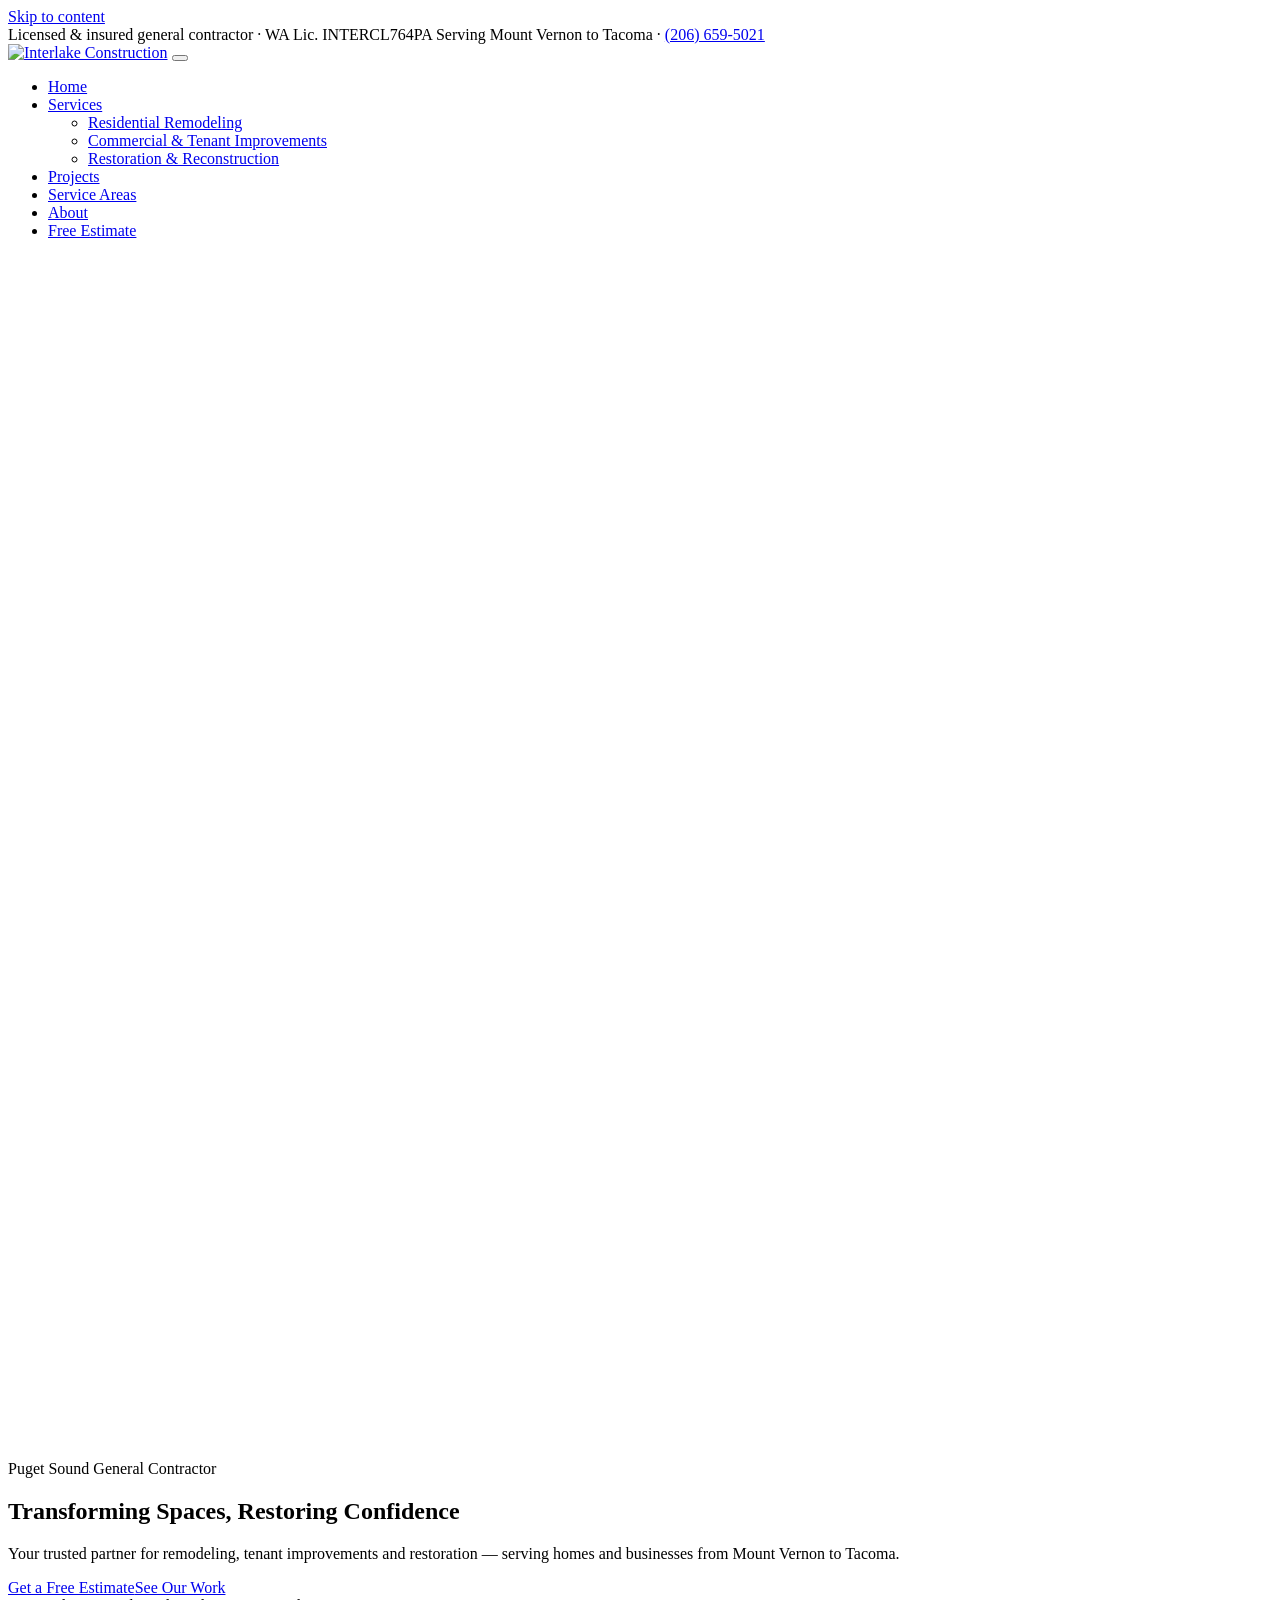
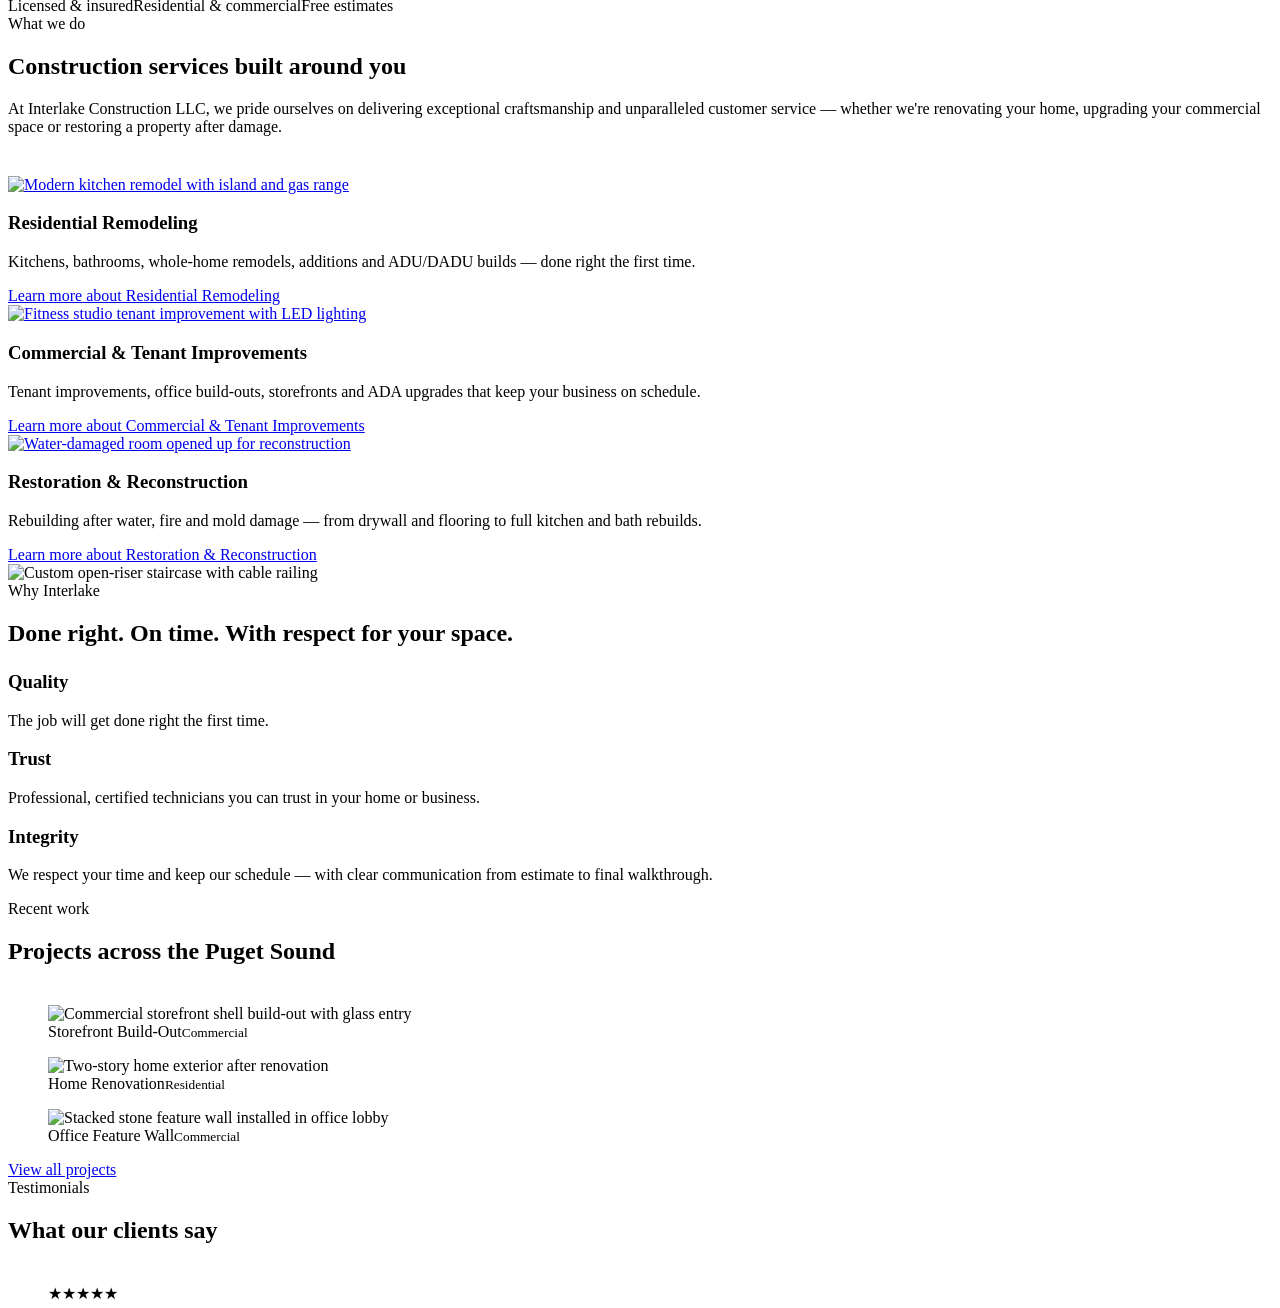
==== docs/index.html @ 66a6d722 "Add files via upload" ====
<!DOCTYPE html>
<html lang="en">
<head>
<meta charset="utf-8">
<meta name="viewport" content="width=device-width,initial-scale=1">
<title>Interlake Construction | Remodeling & Restoration Contractor, Seattle WA</title>
<meta name="description" content="Seattle general contractor for home remodeling, commercial tenant improvements and water/fire damage reconstruction. Serving Mount Vernon to Tacoma. Free estimates: (206) 659-5021.">
<meta name="robots" content="index,follow,max-image-preview:large">
<link rel="canonical" href="https://www.interlakenw.com/">
<meta property="og:type" content="website"><meta property="og:site_name" content="Interlake Construction LLC">
<meta property="og:title" content="Interlake Construction | Remodeling & Restoration Contractor, Seattle WA"><meta property="og:description" content="Seattle general contractor for home remodeling, commercial tenant improvements and water/fire damage reconstruction. Serving Mount Vernon to Tacoma. Free estimates: (206) 659-5021.">
<meta property="og:url" content="https://www.interlakenw.com/"><meta property="og:image" content="https://www.interlakenw.com/img/og-image.jpg">
<meta name="twitter:card" content="summary_large_image">
<meta name="theme-color" content="#d7181f">
<link rel="icon" href="img/icon-32.png" sizes="32x32"><link rel="apple-touch-icon" href="img/icon-180.png">
<link rel="manifest" href="site.webmanifest">
<link rel="preconnect" href="https://fonts.googleapis.com"><link rel="preconnect" href="https://fonts.gstatic.com" crossorigin>
<link href="https://fonts.googleapis.com/css2?family=Archivo:wght@700;800&display=swap" rel="stylesheet">
<link rel="stylesheet" href="css/styles.css">
<script type="application/ld+json">{"@context":"https://schema.org","@type":"GeneralContractor","@id":"https://www.interlakenw.com/#business","name":"Interlake Construction LLC","url":"https://www.interlakenw.com/","telephone":"+12066595021","email":"office@interlakenw.com","logo":"https://www.interlakenw.com/img/logo.png","image":"https://www.interlakenw.com/img/og-image.jpg","address":{"@type":"PostalAddress","streetAddress":"4616 25th Ave NE #51","addressLocality":"Seattle","addressRegion":"WA","postalCode":"98105","addressCountry":"US"},"geo":{"@type":"GeoCoordinates","latitude":47.6625,"longitude":-122.2995},"areaServed":[{"@type":"City","name":"Mount Vernon, WA"},{"@type":"City","name":"Burlington, WA"},{"@type":"City","name":"Stanwood, WA"},{"@type":"City","name":"Arlington, WA"},{"@type":"City","name":"Marysville, WA"},{"@type":"City","name":"Lake Stevens, WA"},{"@type":"City","name":"Everett, WA"},{"@type":"City","name":"Mukilteo, WA"},{"@type":"City","name":"Mill Creek, WA"},{"@type":"City","name":"Lynnwood, WA"},{"@type":"City","name":"Edmonds, WA"},{"@type":"City","name":"Bothell, WA"},{"@type":"City","name":"Seattle, WA"},{"@type":"City","name":"Shoreline, WA"},{"@type":"City","name":"Lake Forest Park, WA"},{"@type":"City","name":"Kenmore, WA"},{"@type":"City","name":"Woodinville, WA"},{"@type":"City","name":"Mercer Island, WA"},{"@type":"City","name":"Bellevue, WA"},{"@type":"City","name":"Redmond, WA"},{"@type":"City","name":"Kirkland, WA"},{"@type":"City","name":"Issaquah, WA"},{"@type":"City","name":"Sammamish, WA"},{"@type":"City","name":"Newcastle, WA"},{"@type":"City","name":"Renton, WA"},{"@type":"City","name":"Tukwila, WA"},{"@type":"City","name":"Burien, WA"},{"@type":"City","name":"SeaTac, WA"},{"@type":"City","name":"Des Moines, WA"},{"@type":"City","name":"Kent, WA"},{"@type":"City","name":"Auburn, WA"},{"@type":"City","name":"Federal Way, WA"},{"@type":"City","name":"Puyallup, WA"},{"@type":"City","name":"Fife, WA"},{"@type":"City","name":"University Place, WA"},{"@type":"City","name":"Tacoma, WA"}],"priceRange":"$$","hasOfferCatalog":{"@type":"OfferCatalog","name":"Construction services","itemListElement":[{"@type":"Offer","itemOffered":{"@type":"Service","name":"Kitchen remodeling"}},{"@type":"Offer","itemOffered":{"@type":"Service","name":"Bathroom remodeling"}},{"@type":"Offer","itemOffered":{"@type":"Service","name":"Whole-home remodels"}},{"@type":"Offer","itemOffered":{"@type":"Service","name":"ADU / DADU construction"}},{"@type":"Offer","itemOffered":{"@type":"Service","name":"Commercial tenant improvements"}},{"@type":"Offer","itemOffered":{"@type":"Service","name":"Office build-outs"}},{"@type":"Offer","itemOffered":{"@type":"Service","name":"Water damage reconstruction"}},{"@type":"Offer","itemOffered":{"@type":"Service","name":"Fire damage reconstruction"}},{"@type":"Offer","itemOffered":{"@type":"Service","name":"Mold damage repair"}}]},"identifier":{"@type":"PropertyValue","name":"WA Contractor License","value":"INTERCL764PA"}}</script>
</head>
<body>
<a class="skip-link" href="#main">Skip to content</a>
<div class="topbar"><div class="container">
  <span class="hide-sm">Licensed &amp; insured general contractor · WA Lic. INTERCL764PA</span>
  <span>Serving Mount Vernon to Tacoma · <a href="tel:+12066595021">(206) 659-5021</a></span>
</div></div>
<header class="site-header"><div class="container">
  <a class="brand" href="index.html" aria-label="Interlake Construction home"><img src="img/logo.webp" alt="Interlake Construction" width="480" height="377"></a>
  <button class="nav-toggle" aria-expanded="false" aria-controls="nav" aria-label="Menu"><span></span><span></span><span></span></button>
  <nav class="nav" id="nav" aria-label="Main"><ul><li><a href="index.html" aria-current="page">Home</a></li><li class="has-sub"><a href="services.html">Services</a><ul><li><a href="residential.html">Residential Remodeling</a></li><li><a href="commercial.html">Commercial & Tenant Improvements</a></li><li><a href="restoration.html">Restoration & Reconstruction</a></li></ul></li><li><a href="projects.html">Projects</a></li><li><a href="service-areas.html">Service Areas</a></li><li><a href="about.html">About</a></li><li><a class="btn btn--primary" href="contact.html">Free Estimate</a></li></ul></nav>
</div></header>
<main id="main">
<section class="hero"><picture><img src="img/kitchen-remodel-1600.webp" srcset="img/kitchen-remodel-800.webp 800w, img/kitchen-remodel-1600.webp 1600w" sizes="100vw" alt="Finished open-concept kitchen remodel by Interlake Construction" width="1600" height="1200" fetchpriority="high"></picture>
<div class="container">
  <span class="eyebrow">Puget Sound General Contractor</span>
  <h1>Transforming Spaces, Restoring Confidence</h1>
  <p>Your trusted partner for remodeling, tenant improvements and restoration — serving homes and businesses from Mount Vernon to Tacoma.</p>
  <div class="btn-row"><a class="btn btn--primary" href="contact.html">Get a Free Estimate</a><a class="btn btn--ghost" href="projects.html">See Our Work</a></div>
  <div class="hero-badges"><span>Licensed &amp; insured</span><span>Residential &amp; commercial</span><span>Free estimates</span></div>
</div></section>

<section class="section"><div class="container">
<div class="center"><span class="eyebrow">What we do</span><h2>Construction services built around you</h2>
<p class="lead">At Interlake Construction LLC, we pride ourselves on delivering exceptional craftsmanship and unparalleled customer service — whether we're renovating your home, upgrading your commercial space or restoring a property after damage.</p></div>
<div class="grid grid-3" style="margin-top:2.5rem"><article class="card reveal"><a href="residential.html" tabindex="-1" aria-hidden="true"><img src="img/kitchen-remodel-1600.webp" srcset="img/kitchen-remodel-800.webp 800w, img/kitchen-remodel-1600.webp 1600w" sizes="(max-width:900px) 100vw, 33vw" alt="Modern kitchen remodel with island and gas range" width="800" height="600" loading="lazy" decoding="async"></a><div class="card-body"><h3><a href="residential.html" style="color:inherit;text-decoration:none">Residential Remodeling</a></h3><p>Kitchens, bathrooms, whole-home remodels, additions and ADU/DADU builds — done right the first time.</p><a class="card-link" href="residential.html">Learn more<span class="hidden"> about Residential Remodeling</span></a></div></article><article class="card reveal"><a href="commercial.html" tabindex="-1" aria-hidden="true"><img src="img/fitness-studio-tenant-improvement-1600.webp" srcset="img/fitness-studio-tenant-improvement-800.webp 800w, img/fitness-studio-tenant-improvement-1600.webp 1600w" sizes="(max-width:900px) 100vw, 33vw" alt="Fitness studio tenant improvement with LED lighting" width="800" height="600" loading="lazy" decoding="async"></a><div class="card-body"><h3><a href="commercial.html" style="color:inherit;text-decoration:none">Commercial & Tenant Improvements</a></h3><p>Tenant improvements, office build-outs, storefronts and ADA upgrades that keep your business on schedule.</p><a class="card-link" href="commercial.html">Learn more<span class="hidden"> about Commercial & Tenant Improvements</span></a></div></article><article class="card reveal"><a href="restoration.html" tabindex="-1" aria-hidden="true"><img src="img/water-damage-demolition-1600.webp" srcset="img/water-damage-demolition-800.webp 800w, img/water-damage-demolition-1600.webp 1600w" sizes="(max-width:900px) 100vw, 33vw" alt="Water-damaged room opened up for reconstruction" width="800" height="600" loading="lazy" decoding="async"></a><div class="card-body"><h3><a href="restoration.html" style="color:inherit;text-decoration:none">Restoration & Reconstruction</a></h3><p>Rebuilding after water, fire and mold damage — from drywall and flooring to full kitchen and bath rebuilds.</p><a class="card-link" href="restoration.html">Learn more<span class="hidden"> about Restoration & Reconstruction</span></a></div></article></div>
</div></section>

<section class="section section--dark"><div class="container grid grid-2">
<div><img src="img/modern-staircase-1600.webp" srcset="img/modern-staircase-800.webp 800w, img/modern-staircase-1600.webp 1600w" sizes="(max-width:900px) 100vw, 50vw" alt="Custom open-riser staircase with cable railing" width="1600" height="1200" loading="lazy" decoding="async" class="rounded-img"></div>
<div><span class="eyebrow">Why Interlake</span><h2>Done right. On time. With respect for your space.</h2>
<div class="grid" style="gap:1rem;margin-top:1.5rem">
<div><h3>Quality</h3><p>The job will get done right the first time.</p></div>
<div><h3>Trust</h3><p>Professional, certified technicians you can trust in your home or business.</p></div>
<div><h3>Integrity</h3><p>We respect your time and keep our schedule — with clear communication from estimate to final walkthrough.</p></div>
</div></div></div></section>

<section class="section"><div class="container">
<div class="center"><span class="eyebrow">Recent work</span><h2>Projects across the Puget Sound</h2></div>
<div class="gallery" style="margin-top:2.5rem">
<figure class="reveal"><img src="img/commercial-storefront-buildout-1600.webp" srcset="img/commercial-storefront-buildout-800.webp 800w, img/commercial-storefront-buildout-1600.webp 1600w" sizes="(max-width:600px) 100vw, 33vw" alt="Commercial storefront shell build-out with glass entry" width="800" height="600" loading="lazy" decoding="async"><figcaption>Storefront Build-Out<small>Commercial</small></figcaption></figure>
<figure class="reveal"><img src="img/home-addition-exterior-1600.webp" srcset="img/home-addition-exterior-800.webp 800w, img/home-addition-exterior-1600.webp 1600w" sizes="(max-width:600px) 100vw, 33vw" alt="Two-story home exterior after renovation" width="800" height="600" loading="lazy" decoding="async"><figcaption>Home Renovation<small>Residential</small></figcaption></figure>
<figure class="reveal"><img src="img/office-stone-feature-wall-1600.webp" srcset="img/office-stone-feature-wall-800.webp 800w, img/office-stone-feature-wall-1600.webp 1600w" sizes="(max-width:600px) 100vw, 33vw" alt="Stacked stone feature wall installed in office lobby" width="800" height="600" loading="lazy" decoding="async"><figcaption>Office Feature Wall<small>Commercial</small></figcaption></figure>
</div>
<div class="center"><a class="btn btn--outline" href="projects.html" style="margin-top:2rem">View all projects</a></div>
</div></section>

<section class="section section--alt"><div class="container">
<div class="center"><span class="eyebrow">Testimonials</span><h2>What our clients say</h2></div>
<div class="grid grid-3" style="grid-template-columns:repeat(auto-fit,minmax(250px,1fr));margin-top:2.5rem"><figure class="quote reveal"><div class="stars" aria-label="5 out of 5 stars">★★★★★</div><blockquote>“I was impressed by the clear communication and timeliness throughout the project.”</blockquote><figcaption>Michael Jameson<span>Burien, WA</span></figcaption></figure><figure class="quote reveal"><div class="stars" aria-label="5 out of 5 stars">★★★★★</div><blockquote>“I couldn't be happier with the quality of work and their commitment to getting everything just right. Highly recommended!”</blockquote><figcaption>Jessica Harlow<span>Redmond, WA</span></figcaption></figure><figure class="quote reveal"><div class="stars" aria-label="5 out of 5 stars">★★★★★</div><blockquote>“Interlake Construction made the entire process stress-free, and the results were beyond our expectations.”</blockquote><figcaption>Sarah Mitchell<span>SeaTac, WA</span></figcaption></figure><figure class="quote reveal"><div class="stars" aria-label="5 out of 5 stars">★★★★★</div><blockquote>“The team was courteous, efficient, and incredibly skilled. They transformed my space and made it a dream come true.”</blockquote><figcaption>David Walters<span>Renton, WA</span></figcaption></figure></div></div></section>

<section class="section"><div class="container grid grid-2">
<div><span class="eyebrow">Service area</span><h2>From Mount Vernon to Tacoma</h2>
<p class="lead">Based in Seattle, we work throughout Skagit, Snohomish, King and Pierce counties — including Everett, Lynnwood, Bellevue, Redmond, Renton, Kent and Tacoma.</p>
<a class="btn btn--outline" href="service-areas.html">See all service areas</a></div>
<div><img src="img/multifamily-framing-1600.webp" srcset="img/multifamily-framing-800.webp 800w, img/multifamily-framing-1600.webp 1600w" sizes="(max-width:900px) 100vw, 50vw" alt="Multifamily building framing and sheathing in progress" width="1200" height="1600" loading="lazy" decoding="async" class="rounded-img"></div>
</div></section>
</main>
<section class="cta-band"><div class="container">
  <div><h2>Ready to start your project?</h2><p>Free, no-pressure estimates anywhere from Mount Vernon to Tacoma.</p></div>
  <div class="btn-row" style="margin:0"><a class="btn btn--white" href="contact.html">Get a Free Estimate</a><a class="btn btn--ghost" href="tel:+12066595021">Call (206) 659-5021</a></div>
</div></section>
<footer class="site-footer"><div class="container">
  <div class="footer-grid">
    <div><a class="footer-logo" href="index.html"><img src="img/logo-white.webp" alt="Interlake Construction" width="480" height="377" loading="lazy"></a>
      <p>Remodeling, tenant improvements and restoration for homes and businesses across the Puget Sound.</p></div>
    <div><h3>Services</h3><ul><li><a href="residential.html">Residential Remodeling</a></li><li><a href="commercial.html">Commercial & Tenant Improvements</a></li><li><a href="restoration.html">Restoration & Reconstruction</a></li><li><a href="services.html">All Services</a></li></ul></div>
    <div><h3>Company</h3><ul><li><a href="about.html">About</a></li><li><a href="projects.html">Projects</a></li><li><a href="service-areas.html">Service Areas</a></li><li><a href="contact.html">Contact</a></li></ul></div>
    <div><h3>Contact</h3><ul>
      <li><a href="tel:+12066595021">(206) 659-5021</a></li>
      <li><a href="mailto:office@interlakenw.com">office@interlakenw.com</a></li>
      <li>4616 25th Ave NE #51<br>Seattle, WA 98105</li>
      <li>WA Contractor Lic. INTERCL764PA</li></ul></div>
  </div>
  <div class="footer-bottom"><span>© <span id="yr">2026</span> Interlake Construction LLC. All rights reserved.</span><span>Licensed, bonded &amp; insured in Washington State</span></div>
</div></footer>
<div class="call-bar"><a href="tel:+12066595021">Call Now</a><a href="contact.html">Free Estimate</a></div>
<script src="js/main.js" defer></script>
</body>
</html>
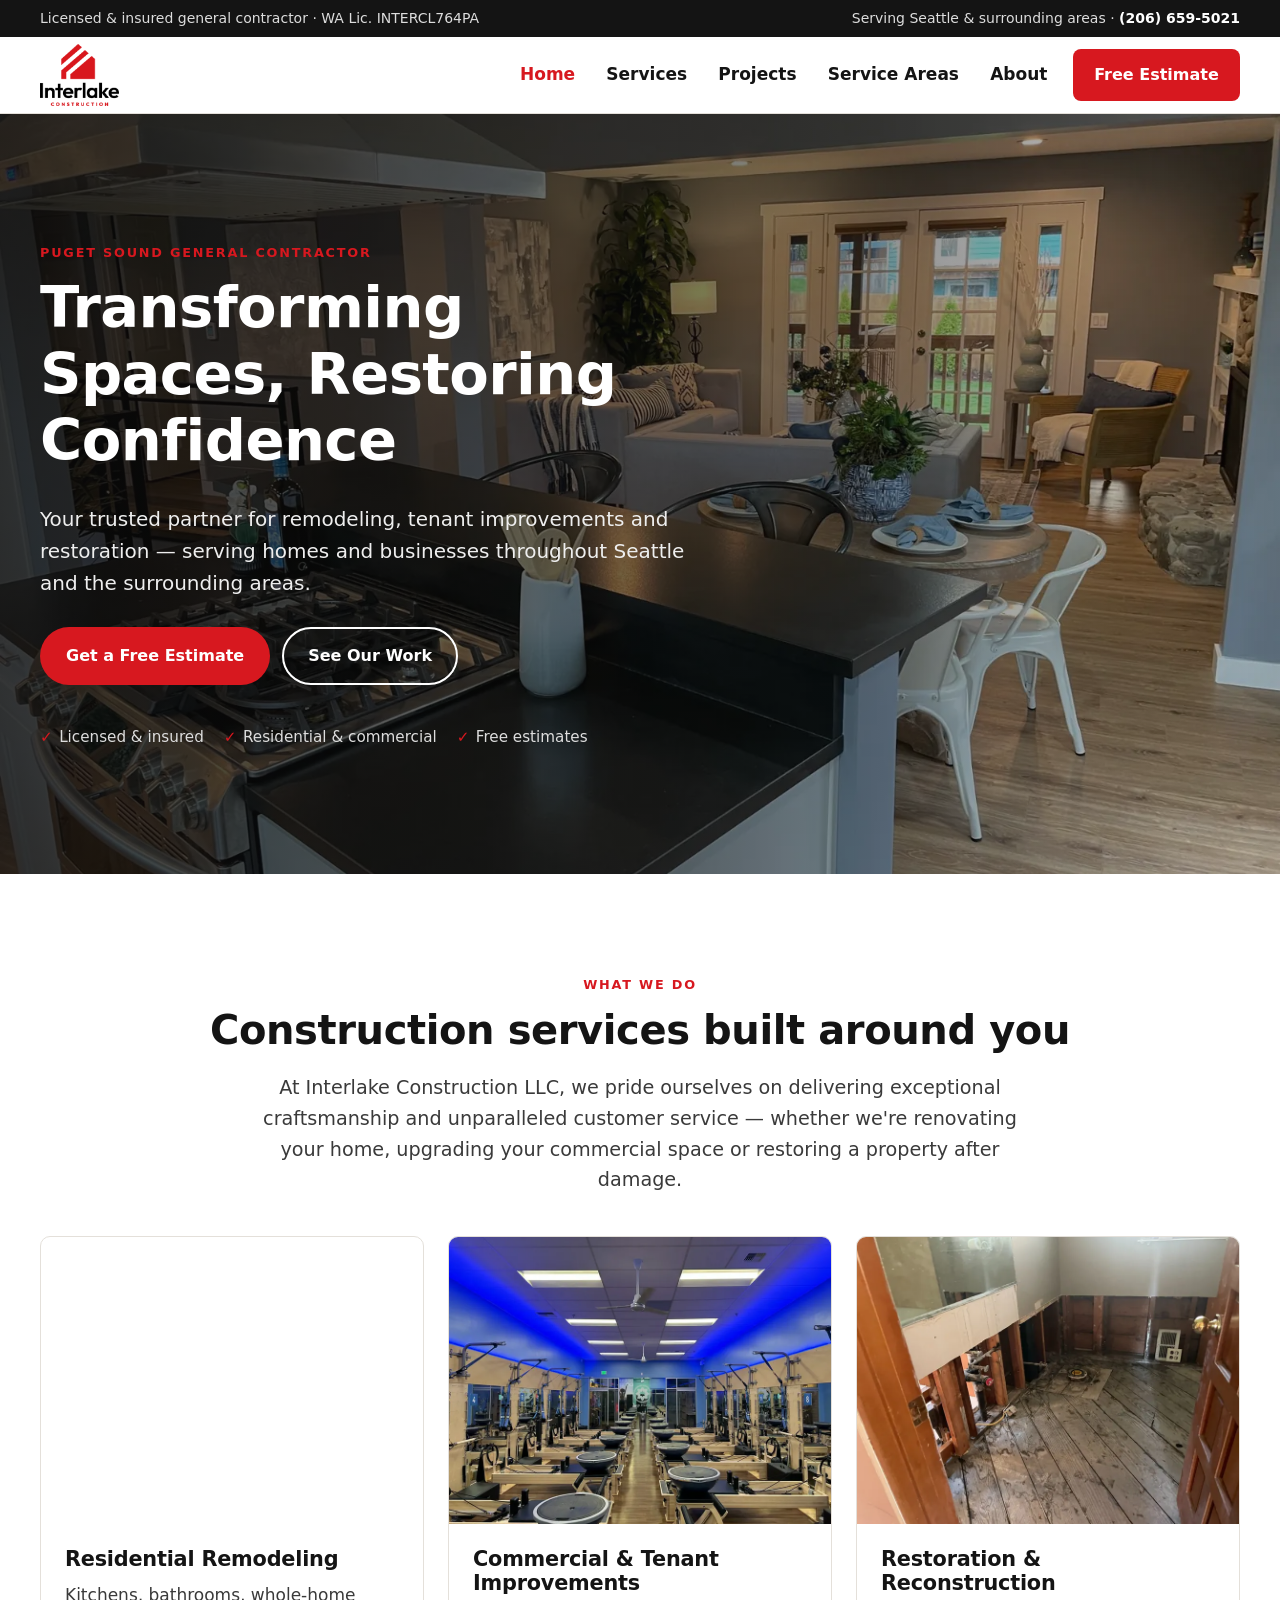
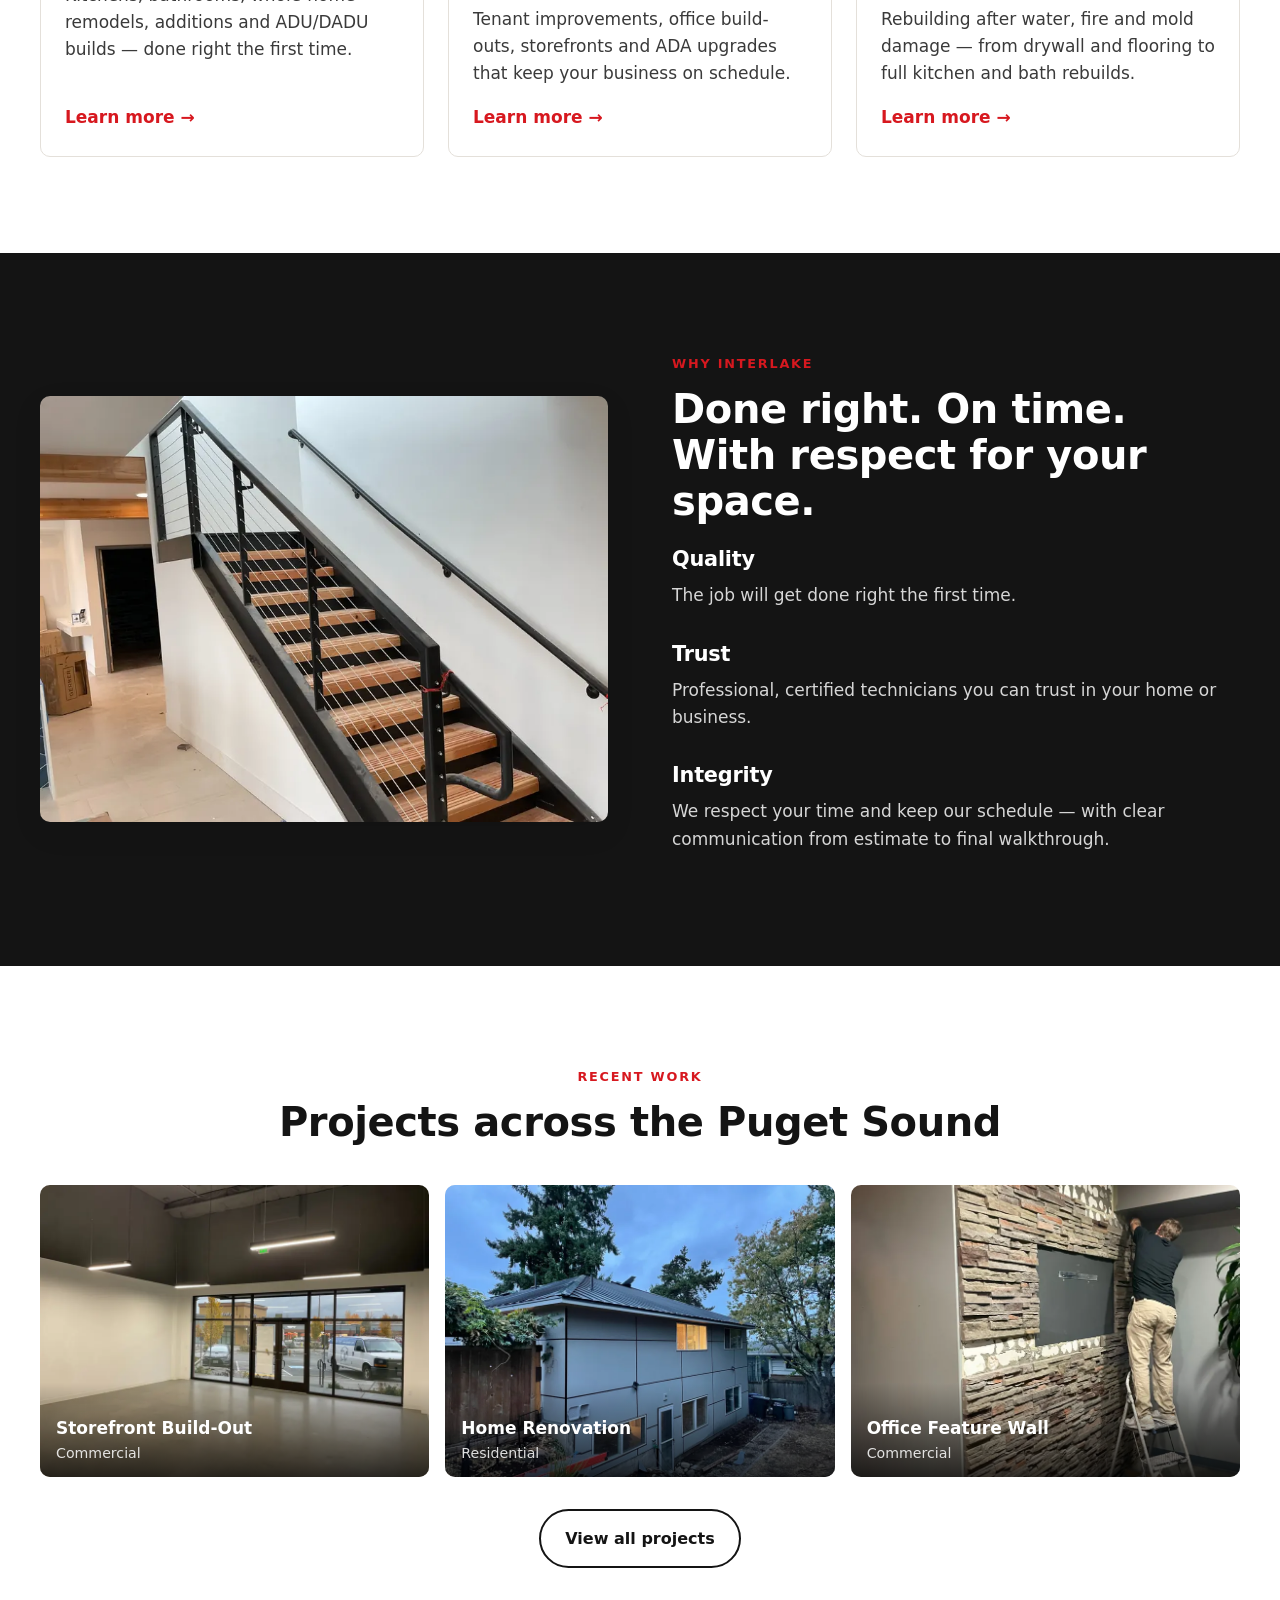
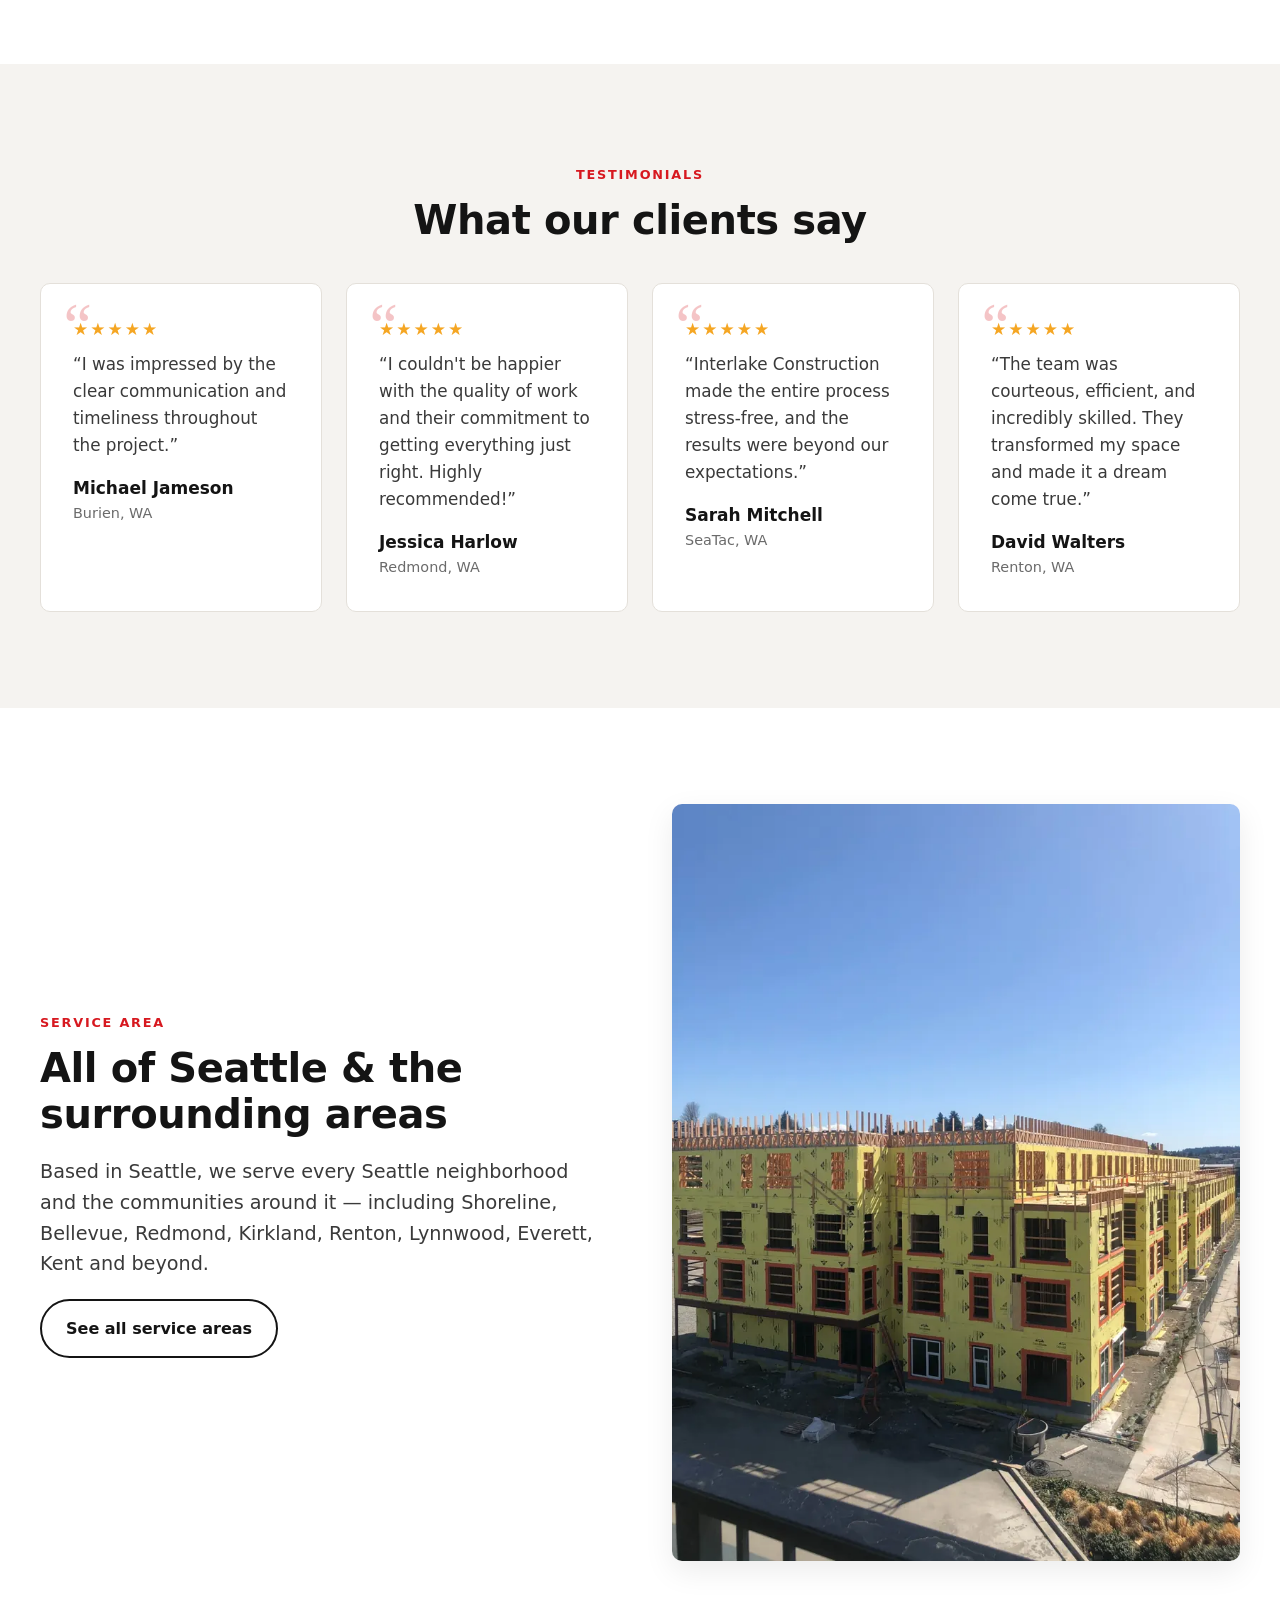
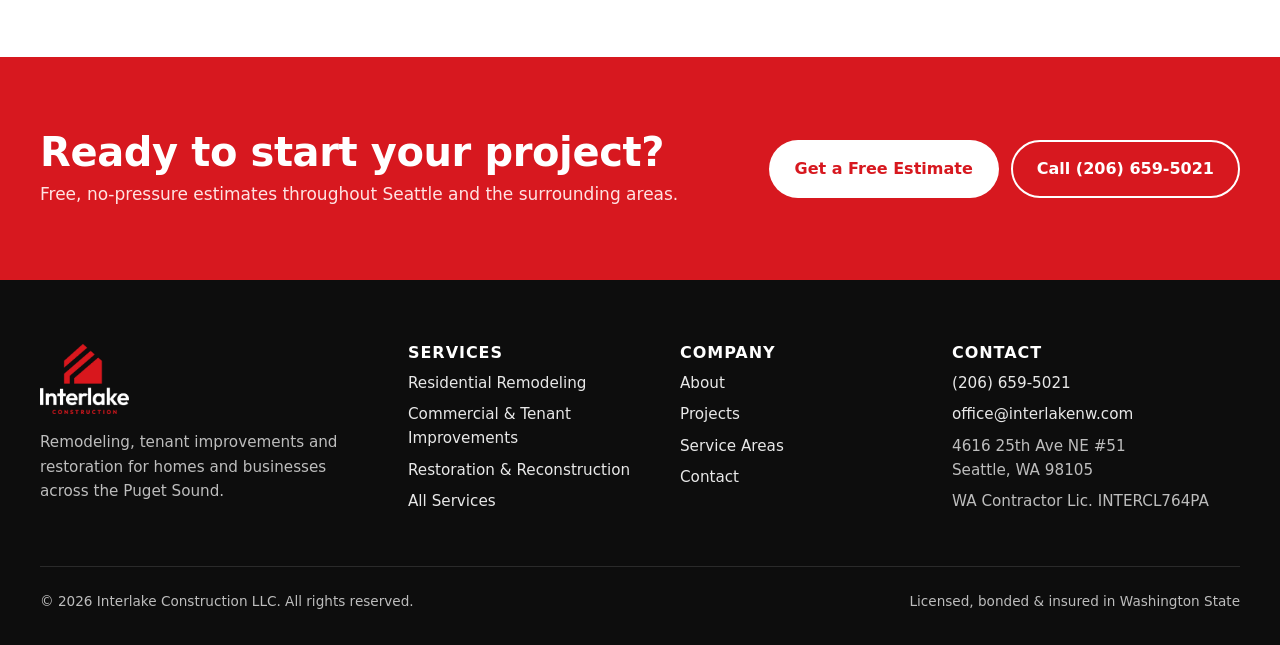
==== commit a1503376: "Service area: Seattle & surrounding areas (site pages)" ====
--- a/docs/index.html
+++ b/docs/index.html
@@ -4,11 +4,11 @@
 <meta charset="utf-8">
 <meta name="viewport" content="width=device-width,initial-scale=1">
 <title>Interlake Construction | Remodeling & Restoration Contractor, Seattle WA</title>
-<meta name="description" content="Seattle general contractor for home remodeling, commercial tenant improvements and water/fire damage reconstruction. Serving Mount Vernon to Tacoma. Free estimates: (206) 659-5021.">
+<meta name="description" content="Seattle general contractor for home remodeling, commercial tenant improvements and water/fire damage reconstruction. Serving Seattle &amp; surrounding areas. Free estimates: (206) 659-5021.">
 <meta name="robots" content="index,follow,max-image-preview:large">
 <link rel="canonical" href="https://www.interlakenw.com/">
 <meta property="og:type" content="website"><meta property="og:site_name" content="Interlake Construction LLC">
-<meta property="og:title" content="Interlake Construction | Remodeling & Restoration Contractor, Seattle WA"><meta property="og:description" content="Seattle general contractor for home remodeling, commercial tenant improvements and water/fire damage reconstruction. Serving Mount Vernon to Tacoma. Free estimates: (206) 659-5021.">
+<meta property="og:title" content="Interlake Construction | Remodeling & Restoration Contractor, Seattle WA"><meta property="og:description" content="Seattle general contractor for home remodeling, commercial tenant improvements and water/fire damage reconstruction. Serving Seattle &amp; surrounding areas. Free estimates: (206) 659-5021.">
 <meta property="og:url" content="https://www.interlakenw.com/"><meta property="og:image" content="https://www.interlakenw.com/img/og-image.jpg">
 <meta name="twitter:card" content="summary_large_image">
 <meta name="theme-color" content="#d7181f">
@@ -17,13 +17,13 @@
 <link rel="preconnect" href="https://fonts.googleapis.com"><link rel="preconnect" href="https://fonts.gstatic.com" crossorigin>
 <link href="https://fonts.googleapis.com/css2?family=Archivo:wght@700;800&display=swap" rel="stylesheet">
 <link rel="stylesheet" href="css/styles.css">
-<script type="application/ld+json">{"@context":"https://schema.org","@type":"GeneralContractor","@id":"https://www.interlakenw.com/#business","name":"Interlake Construction LLC","url":"https://www.interlakenw.com/","telephone":"+12066595021","email":"office@interlakenw.com","logo":"https://www.interlakenw.com/img/logo.png","image":"https://www.interlakenw.com/img/og-image.jpg","address":{"@type":"PostalAddress","streetAddress":"4616 25th Ave NE #51","addressLocality":"Seattle","addressRegion":"WA","postalCode":"98105","addressCountry":"US"},"geo":{"@type":"GeoCoordinates","latitude":47.6625,"longitude":-122.2995},"areaServed":[{"@type":"City","name":"Mount Vernon, WA"},{"@type":"City","name":"Burlington, WA"},{"@type":"City","name":"Stanwood, WA"},{"@type":"City","name":"Arlington, WA"},{"@type":"City","name":"Marysville, WA"},{"@type":"City","name":"Lake Stevens, WA"},{"@type":"City","name":"Everett, WA"},{"@type":"City","name":"Mukilteo, WA"},{"@type":"City","name":"Mill Creek, WA"},{"@type":"City","name":"Lynnwood, WA"},{"@type":"City","name":"Edmonds, WA"},{"@type":"City","name":"Bothell, WA"},{"@type":"City","name":"Seattle, WA"},{"@type":"City","name":"Shoreline, WA"},{"@type":"City","name":"Lake Forest Park, WA"},{"@type":"City","name":"Kenmore, WA"},{"@type":"City","name":"Woodinville, WA"},{"@type":"City","name":"Mercer Island, WA"},{"@type":"City","name":"Bellevue, WA"},{"@type":"City","name":"Redmond, WA"},{"@type":"City","name":"Kirkland, WA"},{"@type":"City","name":"Issaquah, WA"},{"@type":"City","name":"Sammamish, WA"},{"@type":"City","name":"Newcastle, WA"},{"@type":"City","name":"Renton, WA"},{"@type":"City","name":"Tukwila, WA"},{"@type":"City","name":"Burien, WA"},{"@type":"City","name":"SeaTac, WA"},{"@type":"City","name":"Des Moines, WA"},{"@type":"City","name":"Kent, WA"},{"@type":"City","name":"Auburn, WA"},{"@type":"City","name":"Federal Way, WA"},{"@type":"City","name":"Puyallup, WA"},{"@type":"City","name":"Fife, WA"},{"@type":"City","name":"University Place, WA"},{"@type":"City","name":"Tacoma, WA"}],"priceRange":"$$","hasOfferCatalog":{"@type":"OfferCatalog","name":"Construction services","itemListElement":[{"@type":"Offer","itemOffered":{"@type":"Service","name":"Kitchen remodeling"}},{"@type":"Offer","itemOffered":{"@type":"Service","name":"Bathroom remodeling"}},{"@type":"Offer","itemOffered":{"@type":"Service","name":"Whole-home remodels"}},{"@type":"Offer","itemOffered":{"@type":"Service","name":"ADU / DADU construction"}},{"@type":"Offer","itemOffered":{"@type":"Service","name":"Commercial tenant improvements"}},{"@type":"Offer","itemOffered":{"@type":"Service","name":"Office build-outs"}},{"@type":"Offer","itemOffered":{"@type":"Service","name":"Water damage reconstruction"}},{"@type":"Offer","itemOffered":{"@type":"Service","name":"Fire damage reconstruction"}},{"@type":"Offer","itemOffered":{"@type":"Service","name":"Mold damage repair"}}]},"identifier":{"@type":"PropertyValue","name":"WA Contractor License","value":"INTERCL764PA"}}</script>
+<script type="application/ld+json">{"@context":"https://schema.org","@type":"GeneralContractor","@id":"https://www.interlakenw.com/#business","name":"Interlake Construction LLC","url":"https://www.interlakenw.com/","telephone":"+12066595021","email":"office@interlakenw.com","logo":"https://www.interlakenw.com/img/logo.png","image":"https://www.interlakenw.com/img/og-image.jpg","address":{"@type":"PostalAddress","streetAddress":"4616 25th Ave NE #51","addressLocality":"Seattle","addressRegion":"WA","postalCode":"98105","addressCountry":"US"},"geo":{"@type":"GeoCoordinates","latitude":47.6625,"longitude":-122.2995},"areaServed":[{"@type":"City","name":"Seattle, WA"},{"@type":"City","name":"Shoreline, WA"},{"@type":"City","name":"Lake Forest Park, WA"},{"@type":"City","name":"Kenmore, WA"},{"@type":"City","name":"Woodinville, WA"},{"@type":"City","name":"Mercer Island, WA"},{"@type":"City","name":"Bellevue, WA"},{"@type":"City","name":"Redmond, WA"},{"@type":"City","name":"Kirkland, WA"},{"@type":"City","name":"Issaquah, WA"},{"@type":"City","name":"Sammamish, WA"},{"@type":"City","name":"Newcastle, WA"},{"@type":"City","name":"Bothell, WA"},{"@type":"City","name":"Edmonds, WA"},{"@type":"City","name":"Lynnwood, WA"},{"@type":"City","name":"Mill Creek, WA"},{"@type":"City","name":"Mukilteo, WA"},{"@type":"City","name":"Everett, WA"},{"@type":"City","name":"Lake Stevens, WA"},{"@type":"City","name":"Marysville, WA"},{"@type":"City","name":"Arlington, WA"},{"@type":"City","name":"Stanwood, WA"},{"@type":"City","name":"Burlington, WA"},{"@type":"City","name":"Mount Vernon, WA"},{"@type":"City","name":"Renton, WA"},{"@type":"City","name":"Tukwila, WA"},{"@type":"City","name":"Burien, WA"},{"@type":"City","name":"SeaTac, WA"},{"@type":"City","name":"Des Moines, WA"},{"@type":"City","name":"Kent, WA"},{"@type":"City","name":"Auburn, WA"},{"@type":"City","name":"Federal Way, WA"},{"@type":"City","name":"Puyallup, WA"},{"@type":"City","name":"Fife, WA"},{"@type":"City","name":"University Place, WA"},{"@type":"City","name":"Tacoma, WA"}],"priceRange":"$$","hasOfferCatalog":{"@type":"OfferCatalog","name":"Construction services","itemListElement":[{"@type":"Offer","itemOffered":{"@type":"Service","name":"Kitchen remodeling"}},{"@type":"Offer","itemOffered":{"@type":"Service","name":"Bathroom remodeling"}},{"@type":"Offer","itemOffered":{"@type":"Service","name":"Whole-home remodels"}},{"@type":"Offer","itemOffered":{"@type":"Service","name":"ADU / DADU construction"}},{"@type":"Offer","itemOffered":{"@type":"Service","name":"Commercial tenant improvements"}},{"@type":"Offer","itemOffered":{"@type":"Service","name":"Office build-outs"}},{"@type":"Offer","itemOffered":{"@type":"Service","name":"Water damage reconstruction"}},{"@type":"Offer","itemOffered":{"@type":"Service","name":"Fire damage reconstruction"}},{"@type":"Offer","itemOffered":{"@type":"Service","name":"Mold damage repair"}}]},"identifier":{"@type":"PropertyValue","name":"WA Contractor License","value":"INTERCL764PA"}}</script>
 </head>
 <body>
 <a class="skip-link" href="#main">Skip to content</a>
 <div class="topbar"><div class="container">
   <span class="hide-sm">Licensed &amp; insured general contractor · WA Lic. INTERCL764PA</span>
-  <span>Serving Mount Vernon to Tacoma · <a href="tel:+12066595021">(206) 659-5021</a></span>
+  <span>Serving Seattle &amp; surrounding areas · <a href="tel:+12066595021">(206) 659-5021</a></span>
 </div></div>
 <header class="site-header"><div class="container">
   <a class="brand" href="index.html" aria-label="Interlake Construction home"><img src="img/logo.webp" alt="Interlake Construction" width="480" height="377"></a>
@@ -35,7 +35,7 @@
 <div class="container">
   <span class="eyebrow">Puget Sound General Contractor</span>
   <h1>Transforming Spaces, Restoring Confidence</h1>
-  <p>Your trusted partner for remodeling, tenant improvements and restoration — serving homes and businesses from Mount Vernon to Tacoma.</p>
+  <p>Your trusted partner for remodeling, tenant improvements and restoration — serving homes and businesses throughout Seattle and the surrounding areas.</p>
   <div class="btn-row"><a class="btn btn--primary" href="contact.html">Get a Free Estimate</a><a class="btn btn--ghost" href="projects.html">See Our Work</a></div>
   <div class="hero-badges"><span>Licensed &amp; insured</span><span>Residential &amp; commercial</span><span>Free estimates</span></div>
 </div></section>
@@ -70,14 +70,14 @@
 <div class="grid grid-3" style="grid-template-columns:repeat(auto-fit,minmax(250px,1fr));margin-top:2.5rem"><figure class="quote reveal"><div class="stars" aria-label="5 out of 5 stars">★★★★★</div><blockquote>“I was impressed by the clear communication and timeliness throughout the project.”</blockquote><figcaption>Michael Jameson<span>Burien, WA</span></figcaption></figure><figure class="quote reveal"><div class="stars" aria-label="5 out of 5 stars">★★★★★</div><blockquote>“I couldn't be happier with the quality of work and their commitment to getting everything just right. Highly recommended!”</blockquote><figcaption>Jessica Harlow<span>Redmond, WA</span></figcaption></figure><figure class="quote reveal"><div class="stars" aria-label="5 out of 5 stars">★★★★★</div><blockquote>“Interlake Construction made the entire process stress-free, and the results were beyond our expectations.”</blockquote><figcaption>Sarah Mitchell<span>SeaTac, WA</span></figcaption></figure><figure class="quote reveal"><div class="stars" aria-label="5 out of 5 stars">★★★★★</div><blockquote>“The team was courteous, efficient, and incredibly skilled. They transformed my space and made it a dream come true.”</blockquote><figcaption>David Walters<span>Renton, WA</span></figcaption></figure></div></div></section>
 
 <section class="section"><div class="container grid grid-2">
-<div><span class="eyebrow">Service area</span><h2>From Mount Vernon to Tacoma</h2>
-<p class="lead">Based in Seattle, we work throughout Skagit, Snohomish, King and Pierce counties — including Everett, Lynnwood, Bellevue, Redmond, Renton, Kent and Tacoma.</p>
+<div><span class="eyebrow">Service area</span><h2>All of Seattle &amp; the surrounding areas</h2>
+<p class="lead">Based in Seattle, we serve every Seattle neighborhood and the communities around it — including Shoreline, Bellevue, Redmond, Kirkland, Renton, Lynnwood, Everett, Kent and beyond.</p>
 <a class="btn btn--outline" href="service-areas.html">See all service areas</a></div>
 <div><img src="img/multifamily-framing-1600.webp" srcset="img/multifamily-framing-800.webp 800w, img/multifamily-framing-1600.webp 1600w" sizes="(max-width:900px) 100vw, 50vw" alt="Multifamily building framing and sheathing in progress" width="1200" height="1600" loading="lazy" decoding="async" class="rounded-img"></div>
 </div></section>
 </main>
 <section class="cta-band"><div class="container">
-  <div><h2>Ready to start your project?</h2><p>Free, no-pressure estimates anywhere from Mount Vernon to Tacoma.</p></div>
+  <div><h2>Ready to start your project?</h2><p>Free, no-pressure estimates throughout Seattle and the surrounding areas.</p></div>
   <div class="btn-row" style="margin:0"><a class="btn btn--white" href="contact.html">Get a Free Estimate</a><a class="btn btn--ghost" href="tel:+12066595021">Call (206) 659-5021</a></div>
 </div></section>
 <footer class="site-footer"><div class="container">
--- a/docs/css/styles.css
+++ b/docs/css/styles.css
@@ -0,0 +1,189 @@
+/* Interlake Construction — site styles */
+:root{
+  --red:#d7181f;--red-dark:#b01218;--ink:#141414;--ink-2:#3a3a3a;--muted:#6b6b6b;
+  --bg:#ffffff;--bg-alt:#f5f3f0;--line:#e4e0da;--radius:10px;
+  --max:1200px;--shadow:0 10px 30px rgba(0,0,0,.08);
+  --font-head:"Archivo",system-ui,-apple-system,"Segoe UI",Roboto,sans-serif;
+  --font-body:system-ui,-apple-system,"Segoe UI",Roboto,"Helvetica Neue",Arial,sans-serif;
+}
+*,*::before,*::after{box-sizing:border-box}
+html{scroll-behavior:smooth;-webkit-text-size-adjust:100%}
+@media (prefers-reduced-motion:reduce){html{scroll-behavior:auto}*{transition:none!important;animation:none!important}}
+body{margin:0;overflow-x:clip;font-family:var(--font-body);color:var(--ink);background:var(--bg);line-height:1.6;font-size:1.0625rem}
+img{max-width:100%;height:auto;display:block}
+a{color:var(--red);text-underline-offset:3px}
+a:hover{color:var(--red-dark)}
+h1,h2,h3,h4{font-family:var(--font-head);line-height:1.15;margin:0 0 .5em;letter-spacing:-.01em}
+h1{font-size:clamp(2.1rem,5vw,3.6rem);font-weight:800}
+h2{font-size:clamp(1.7rem,3.5vw,2.5rem);font-weight:800}
+h3{font-size:1.3rem;font-weight:700}
+p{margin:0 0 1em}
+.container{width:min(100% - 2.5rem,var(--max));margin-inline:auto}
+.section{padding:clamp(3.5rem,8vw,6rem) 0}
+.section--alt{background:var(--bg-alt)}
+.section--dark{background:var(--ink);color:#fff}
+.section--dark p{color:#d6d6d6}
+.eyebrow{display:inline-block;font-family:var(--font-head);font-weight:700;font-size:.8rem;letter-spacing:.14em;text-transform:uppercase;color:var(--red);margin-bottom:.75rem}
+.lead{font-size:1.2rem;color:var(--ink-2);max-width:62ch}
+.center{text-align:center}.center .lead{margin-inline:auto}
+.skip-link{position:absolute;left:-9999px;top:0;background:var(--ink);color:#fff;padding:.75rem 1rem;z-index:100}
+.skip-link:focus{left:1rem;top:1rem}
+:focus-visible{outline:3px solid var(--red);outline-offset:3px}
+
+/* Buttons */
+.btn{display:inline-flex;align-items:center;gap:.5rem;font-family:var(--font-head);font-weight:700;font-size:1rem;padding:.9rem 1.5rem;border-radius:999px;text-decoration:none;border:2px solid transparent;cursor:pointer;transition:background .2s,color .2s,border-color .2s,transform .2s}
+.btn:hover{transform:translateY(-1px)}
+.btn--primary{background:var(--red);color:#fff}.btn--primary:hover{background:var(--red-dark);color:#fff}
+.btn--ghost{border-color:currentColor;color:#fff}.btn--ghost:hover{background:#fff;color:var(--ink)}
+.btn--outline{border-color:var(--ink);color:var(--ink)}.btn--outline:hover{background:var(--ink);color:#fff}
+.btn-row{display:flex;flex-wrap:wrap;gap:.75rem;margin-top:1.75rem}
+
+/* Top bar + header */
+.topbar{background:var(--ink);color:#ddd;font-size:.875rem}
+.topbar .container{display:flex;justify-content:space-between;gap:1rem;padding:.45rem 0;flex-wrap:wrap}
+.topbar a{color:#fff;text-decoration:none;font-weight:600}
+.site-header{position:sticky;top:0;z-index:50;background:rgba(255,255,255,.96);backdrop-filter:saturate(180%) blur(8px);border-bottom:1px solid var(--line)}
+.site-header .container{display:flex;align-items:center;justify-content:space-between;gap:1rem;min-height:76px}
+.brand img{height:62px;width:auto}
+.nav ul{list-style:none;margin:0;padding:0;display:flex;align-items:center;gap:.25rem}
+.nav a{display:block;padding:.6rem .85rem;color:var(--ink);text-decoration:none;font-weight:600;border-radius:8px}
+.nav a:hover,.nav a[aria-current="page"]{color:var(--red)}
+.nav .btn{margin-left:.5rem;color:#fff;padding:.7rem 1.2rem}
+.nav .btn:hover{color:#fff}
+.has-sub{position:relative}
+.has-sub>ul{position:absolute;top:100%;left:0;min-width:220px;flex-direction:column;align-items:stretch;background:#fff;border:1px solid var(--line);border-radius:var(--radius);box-shadow:var(--shadow);padding:.4rem;opacity:0;visibility:hidden;transform:translateY(6px);transition:.15s}
+.has-sub:hover>ul,.has-sub:focus-within>ul{opacity:1;visibility:visible;transform:none}
+.nav-toggle{display:none;background:none;border:0;padding:.5rem;cursor:pointer}
+.nav-toggle span{display:block;width:26px;height:3px;background:var(--ink);margin:5px 0;border-radius:2px;transition:.2s}
+@media (max-width:900px){
+  .nav-toggle{display:block}
+  .nav{position:fixed;inset:76px 0 0 0;background:#fff;padding:1rem 1.25rem 2rem;overflow:auto;transform:translateX(100%);visibility:hidden;transition:transform .25s,visibility .25s}
+  .nav.open{transform:none;visibility:visible}
+  .nav ul{flex-direction:column;align-items:stretch}
+  .nav a{padding:.9rem .5rem;font-size:1.15rem;border-bottom:1px solid var(--line)}
+  .has-sub>ul{position:static;opacity:1;visibility:visible;transform:none;box-shadow:none;border:0;padding:0 0 0 1rem}
+  .nav .btn{margin:1rem 0 0;justify-content:center}
+  .topbar .hide-sm{display:none}
+}
+
+/* Hero */
+.hero{position:relative;color:#fff;min-height:min(86vh,760px);display:grid;align-items:center;isolation:isolate}
+.hero picture,.hero>img{position:absolute;inset:0;z-index:-2}
+.hero picture img{width:100%;height:100%;object-fit:cover}
+.hero::after{content:"";position:absolute;inset:0;z-index:-1;background:linear-gradient(90deg,rgba(10,10,10,.82) 0%,rgba(10,10,10,.55) 55%,rgba(10,10,10,.2) 100%)}
+.hero .container{padding:5rem 0}
+.hero h1{max-width:15ch}
+.hero p{font-size:1.25rem;max-width:52ch;color:#eee}
+.hero-badges{display:flex;flex-wrap:wrap;gap:1.25rem;margin-top:2.5rem;font-size:.95rem;color:#ddd}
+.hero-badges span::before{content:"✓";color:var(--red);font-weight:800;margin-right:.4rem}
+.page-hero{background:var(--ink);color:#fff;padding:clamp(3.5rem,8vw,5.5rem) 0;position:relative;isolation:isolate;overflow:hidden}
+.page-hero picture{position:absolute;inset:0;z-index:-2}
+.page-hero picture img{width:100%;height:100%;object-fit:cover}
+.page-hero::after{content:"";position:absolute;inset:0;z-index:-1;background:rgba(10,10,10,.72)}
+.page-hero p{color:#e5e5e5;font-size:1.2rem;max-width:60ch}
+.breadcrumb{font-size:.9rem;margin-bottom:1rem;color:#bbb}
+.breadcrumb a{color:#fff}
+
+/* Grids & cards */
+.grid{display:grid;gap:1.5rem}
+.grid-3{grid-template-columns:repeat(auto-fit,minmax(280px,1fr))}
+.grid-2{grid-template-columns:repeat(auto-fit,minmax(320px,1fr));gap:clamp(2rem,5vw,4rem);align-items:center}
+.card{background:#fff;border:1px solid var(--line);border-radius:var(--radius);overflow:hidden;display:flex;flex-direction:column;transition:box-shadow .2s,transform .2s}
+.card:hover{box-shadow:var(--shadow);transform:translateY(-3px)}
+.card img{aspect-ratio:4/3;object-fit:cover;width:100%}
+.card-body{padding:1.5rem;display:flex;flex-direction:column;flex:1}
+.card-body p{color:var(--ink-2)}
+.card-link{margin-top:auto;font-weight:700;text-decoration:none}
+.card-link::after{content:" →"}
+.value{padding:2rem;border-radius:var(--radius);background:#fff;border:1px solid var(--line)}
+.value .num{font-family:var(--font-head);font-weight:800;color:var(--red);font-size:.9rem;letter-spacing:.1em}
+.rounded-img{border-radius:var(--radius);box-shadow:var(--shadow);width:100%;object-fit:cover}
+.checklist{list-style:none;padding:0;margin:1rem 0;display:grid;gap:.6rem}
+.checklist li{padding-left:1.8rem;position:relative}
+.checklist li::before{content:"";position:absolute;left:0;top:.45em;width:1rem;height:1rem;border-radius:50%;background:var(--red);mask:url("data:image/svg+xml,%3Csvg xmlns='http://www.w3.org/2000/svg' viewBox='0 0 16 16'%3E%3Cpath d='M8 0a8 8 0 1 0 0 16A8 8 0 0 0 8 0zm-1.2 11.5L3.3 8l1.4-1.4 2.1 2.1 4.5-4.5 1.4 1.4z'/%3E%3C/svg%3E") center/contain no-repeat}
+.cols-2{columns:2;column-gap:2rem}
+@media (max-width:600px){.cols-2{columns:1}}
+
+/* Stats */
+.stats{display:grid;grid-template-columns:repeat(auto-fit,minmax(180px,1fr));gap:1.5rem;text-align:center}
+.stat strong{display:block;font-family:var(--font-head);font-size:2.4rem;color:var(--red);line-height:1.1}
+.stat span{color:#ccc}
+
+/* Testimonials */
+.quote{background:#fff;border:1px solid var(--line);border-radius:var(--radius);padding:2rem;position:relative;margin:0}
+.quote::before{content:"“";font-family:Georgia,serif;font-size:4rem;line-height:1;color:var(--red);position:absolute;top:.6rem;left:1.4rem;opacity:.25}
+.quote blockquote{margin:0 0 1rem;font-size:1.05rem;color:var(--ink-2)}
+.quote figcaption{font-weight:700}
+.quote figcaption span{display:block;font-weight:400;color:var(--muted);font-size:.9rem}
+.stars{color:#f5a623;letter-spacing:2px;margin-bottom:.5rem}
+
+/* Gallery */
+.gallery{display:grid;grid-template-columns:repeat(auto-fill,minmax(300px,1fr));gap:1rem}
+.gallery figure{margin:0;position:relative;overflow:hidden;border-radius:var(--radius);background:#ddd}
+.gallery img{aspect-ratio:4/3;object-fit:cover;width:100%;transition:transform .4s}
+.gallery figure:hover img{transform:scale(1.04)}
+.gallery figcaption{position:absolute;inset:auto 0 0 0;padding:2rem 1rem .8rem;color:#fff;font-weight:600;background:linear-gradient(transparent,rgba(0,0,0,.75))}
+.gallery figcaption small{display:block;font-weight:400;opacity:.85}
+.filters{display:flex;flex-wrap:wrap;gap:.5rem;justify-content:center;margin-bottom:2rem}
+.filters button{font:inherit;font-weight:600;padding:.5rem 1.1rem;border-radius:999px;border:1px solid var(--line);background:#fff;cursor:pointer}
+.filters button[aria-pressed="true"]{background:var(--ink);color:#fff;border-color:var(--ink)}
+
+/* Areas */
+.area-list{list-style:none;padding:0;margin:0;display:grid;grid-template-columns:repeat(auto-fill,minmax(170px,1fr));gap:.5rem 1rem}
+.area-list li{padding:.6rem .9rem;background:#fff;border:1px solid var(--line);border-radius:8px;font-weight:600}
+.region h3{margin-top:2rem}
+
+/* CTA band */
+.cta-band{background:var(--red);color:#fff;padding:clamp(3rem,6vw,4.5rem) 0}
+.cta-band .container{display:flex;flex-wrap:wrap;justify-content:space-between;align-items:center;gap:1.5rem}
+.cta-band h2{margin:0}
+.cta-band p{margin:.35rem 0 0;color:#ffe3e3}
+.cta-band .btn--white{background:#fff;color:var(--red)}
+.cta-band .btn--white:hover{background:var(--ink);color:#fff}
+
+/* FAQ */
+.faq details{border-bottom:1px solid var(--line);padding:1.1rem 0}
+.faq summary{font-family:var(--font-head);font-weight:700;font-size:1.1rem;cursor:pointer;list-style:none;display:flex;justify-content:space-between;gap:1rem}
+.faq summary::after{content:"+";color:var(--red);font-size:1.5rem;line-height:1}
+.faq details[open] summary::after{content:"–"}
+.faq details p{margin:.75rem 0 0;color:var(--ink-2)}
+
+/* Forms */
+.form{display:grid;gap:1rem;background:#fff;padding:clamp(1.5rem,4vw,2.5rem);border-radius:var(--radius);border:1px solid var(--line);box-shadow:var(--shadow)}
+.form-row{display:grid;grid-template-columns:1fr 1fr;gap:1rem}
+@media (max-width:600px){.form-row{grid-template-columns:1fr}}
+.form label{display:block;font-weight:600;font-size:.95rem;margin-bottom:.35rem}
+.form input,.form select,.form textarea{width:100%;font:inherit;padding:.8rem .9rem;border:1px solid #cfc9c1;border-radius:8px;background:#fff}
+.form input:focus,.form select:focus,.form textarea:focus{outline:none;border-color:var(--red);box-shadow:0 0 0 3px rgba(215,24,31,.15)}
+.form textarea{min-height:140px;resize:vertical}
+.form .req{color:var(--red)}
+.form .note{font-size:.85rem;color:var(--muted);margin:0}
+.hidden{display:none!important}
+.contact-info{list-style:none;padding:0;margin:1.5rem 0;display:grid;gap:1.1rem}
+.contact-info li{display:flex;gap:.9rem;align-items:flex-start}
+.contact-info svg{flex:none;width:22px;height:22px;color:var(--red);margin-top:.2rem}
+.contact-info strong{display:block}
+.map{border:0;width:100%;height:320px;border-radius:var(--radius);margin-top:1rem}
+
+/* Footer */
+.site-footer{background:#0d0d0d;color:#bdbdbd;padding:4rem 0 2rem;font-size:.95rem}
+.site-footer a{color:#e8e8e8;text-decoration:none}
+.site-footer a:hover{color:#fff;text-decoration:underline}
+.footer-grid{display:grid;grid-template-columns:1.4fr 1fr 1fr 1.2fr;gap:2rem}
+@media (max-width:860px){.footer-grid{grid-template-columns:1fr 1fr}}
+@media (max-width:520px){.footer-grid{grid-template-columns:1fr}}
+.site-footer h3{color:#fff;font-size:1rem;letter-spacing:.06em;text-transform:uppercase}
+.site-footer ul{list-style:none;margin:0;padding:0;display:grid;gap:.45rem}
+.footer-logo img{height:70px;width:auto;margin-bottom:1rem}
+.footer-bottom{border-top:1px solid #2a2a2a;margin-top:3rem;padding-top:1.5rem;display:flex;flex-wrap:wrap;justify-content:space-between;gap:1rem;font-size:.85rem}
+
+/* Mobile call bar */
+.call-bar{display:none}
+@media (max-width:700px){
+  .call-bar{display:grid;grid-template-columns:1fr 1fr;position:fixed;bottom:0;left:0;right:0;z-index:60;box-shadow:0 -4px 16px rgba(0,0,0,.15)}
+  .call-bar a{padding:1rem;text-align:center;font-family:var(--font-head);font-weight:700;text-decoration:none;color:#fff;background:var(--ink)}
+  .call-bar a+a{background:var(--red)}
+  body{padding-bottom:58px}
+}
+.reveal{opacity:0;transform:translateY(16px);transition:opacity .6s,transform .6s}
+.reveal.in{opacity:1;transform:none}
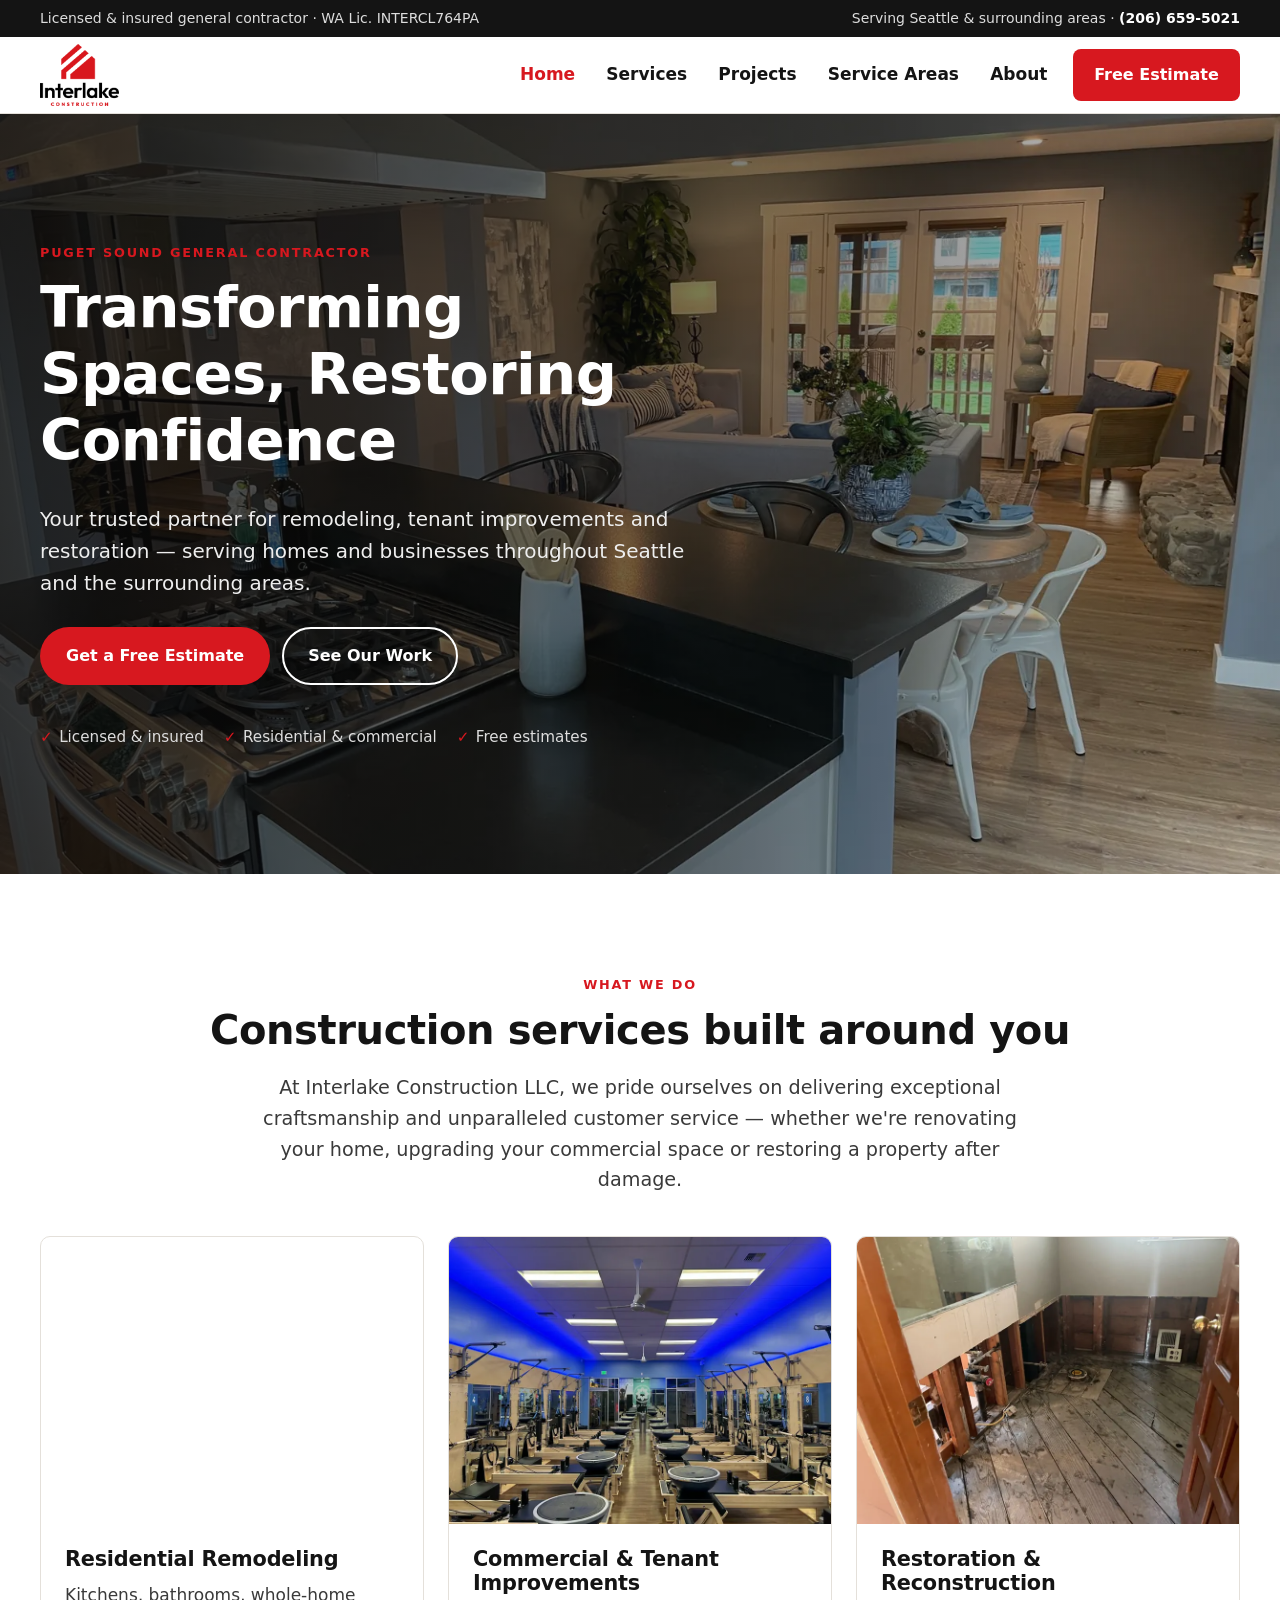
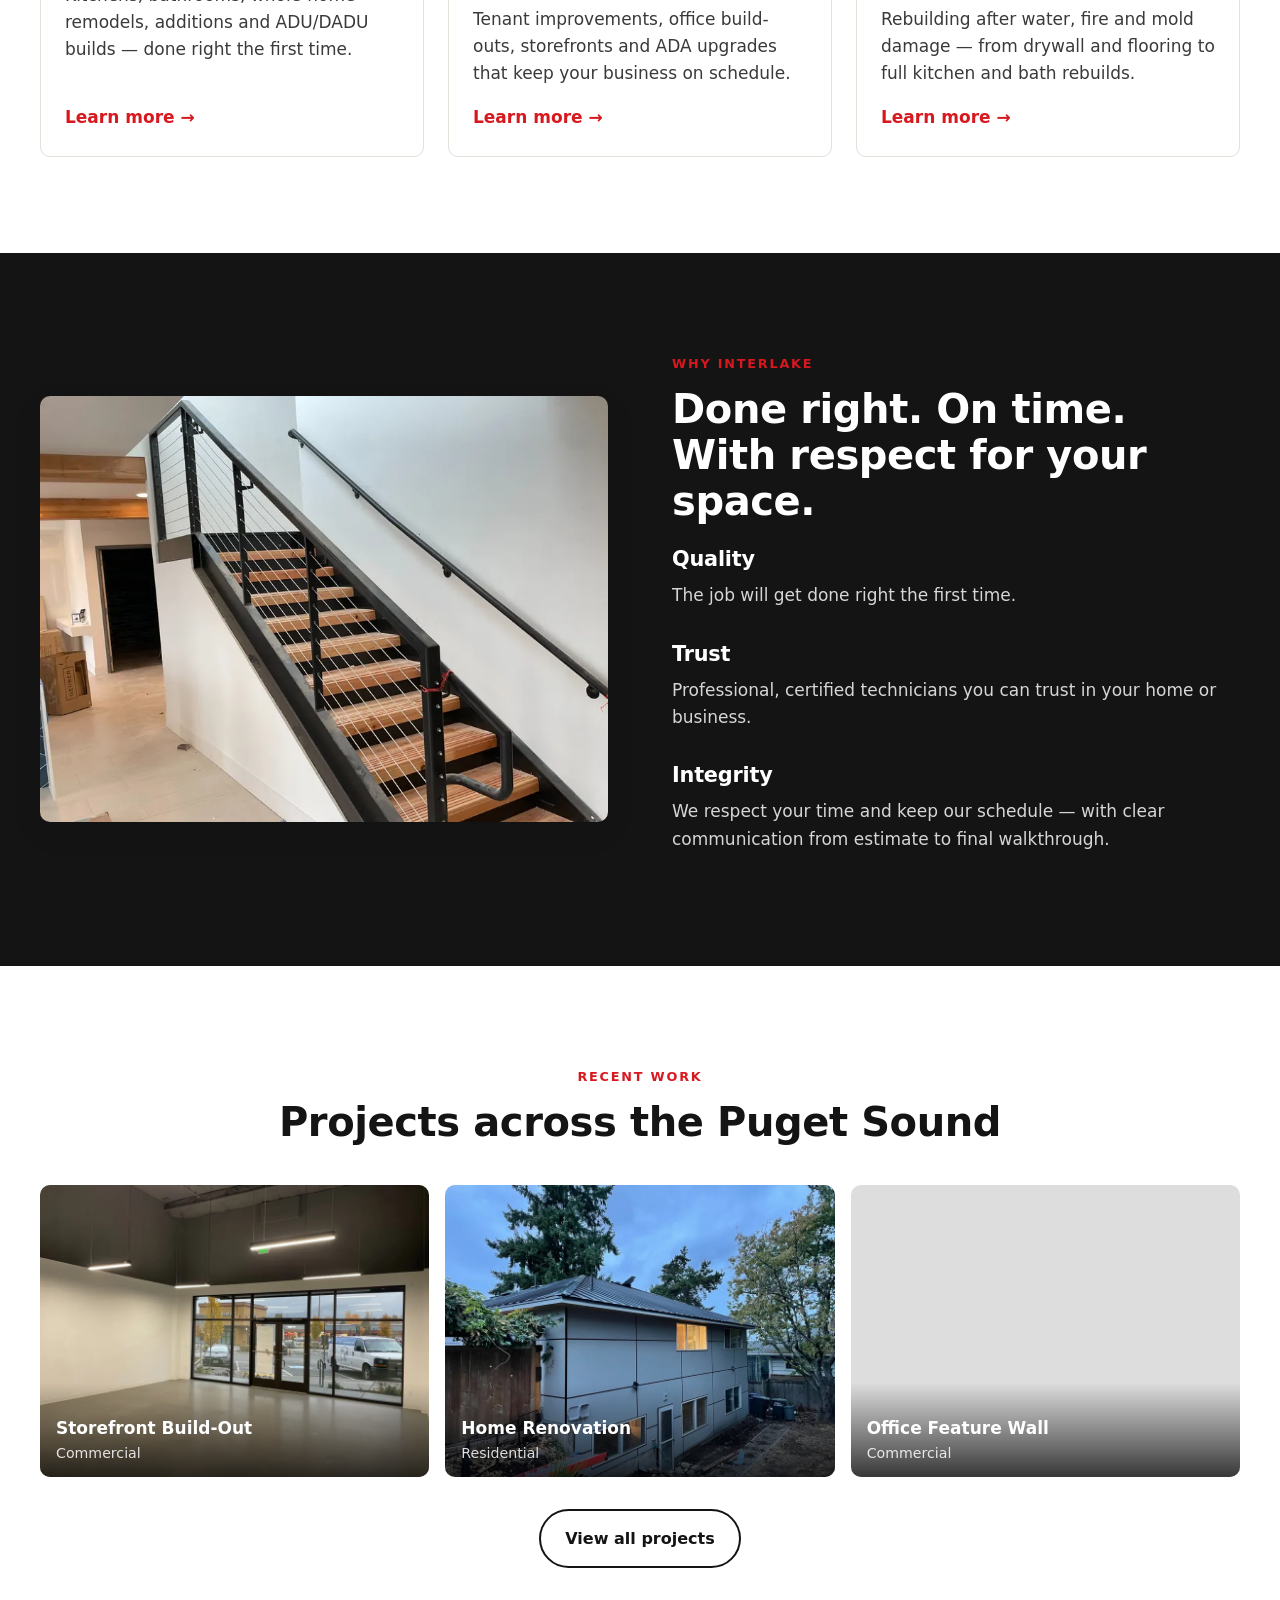
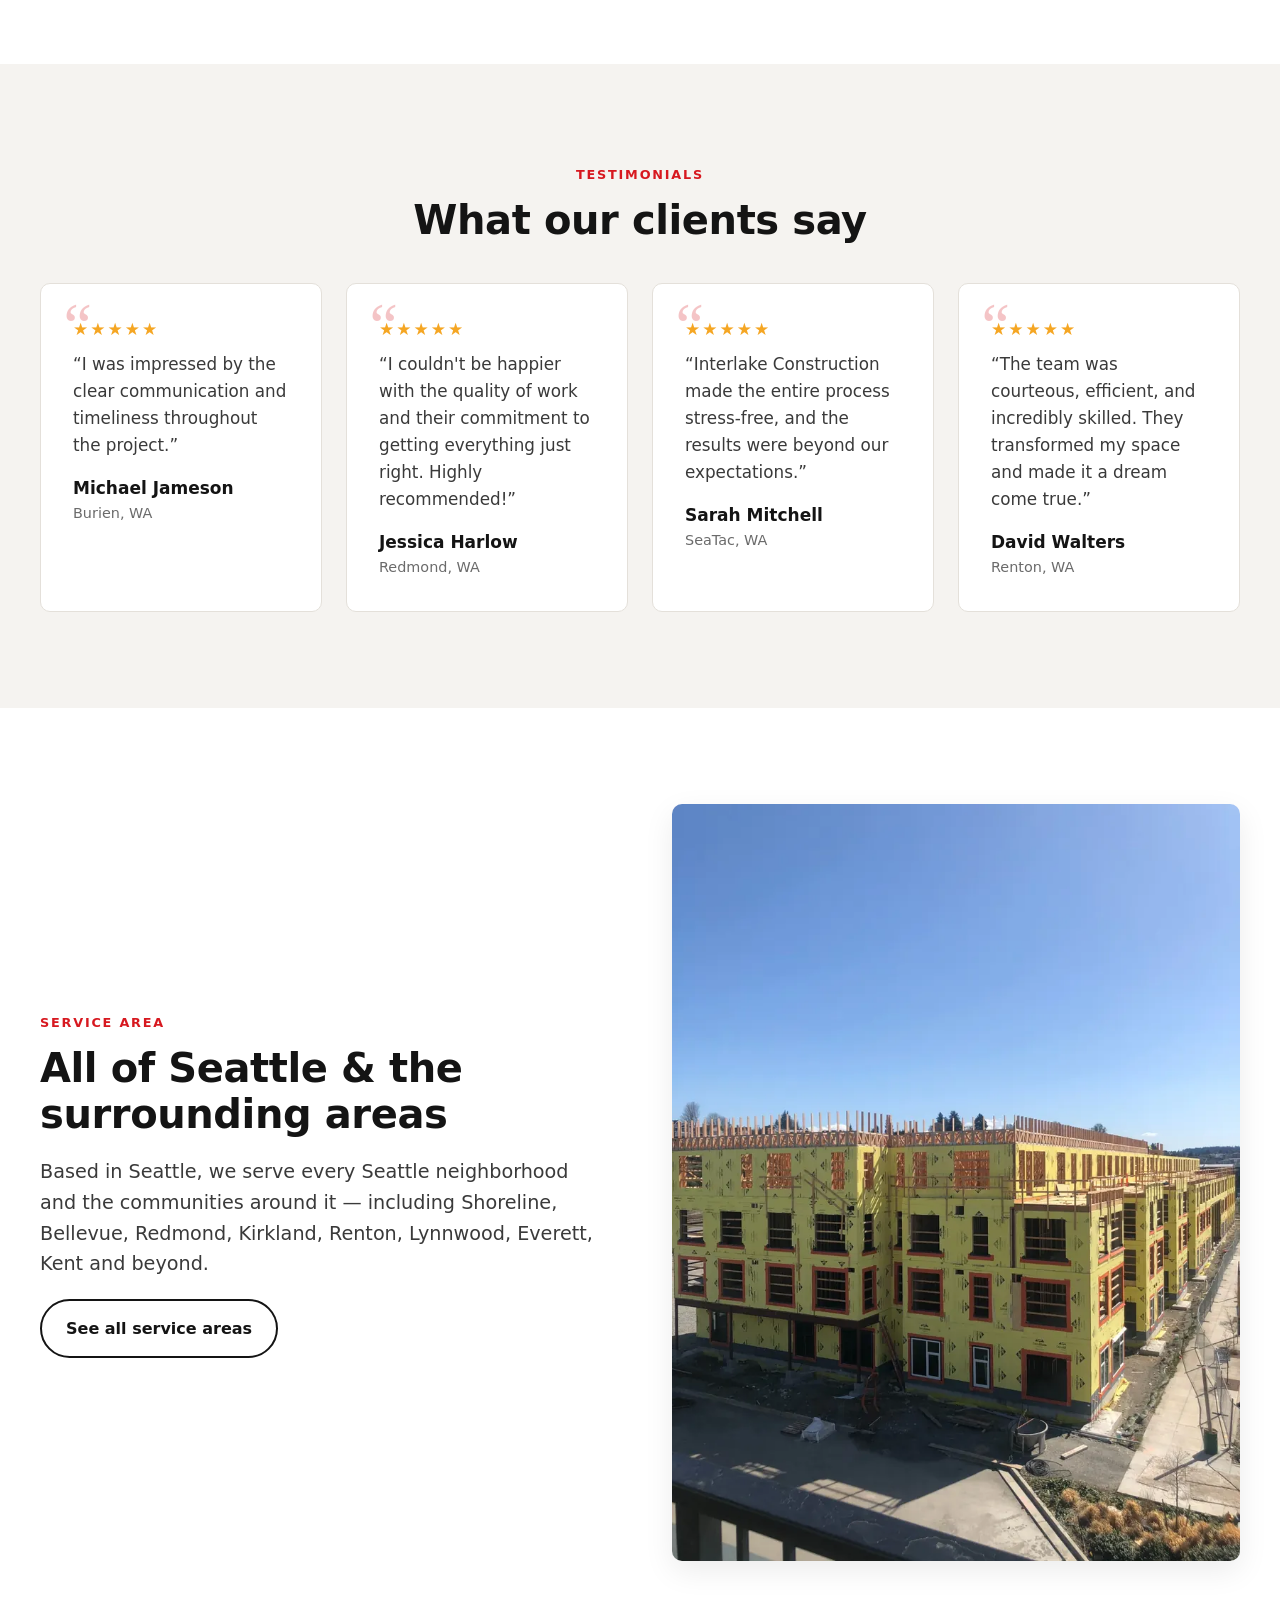
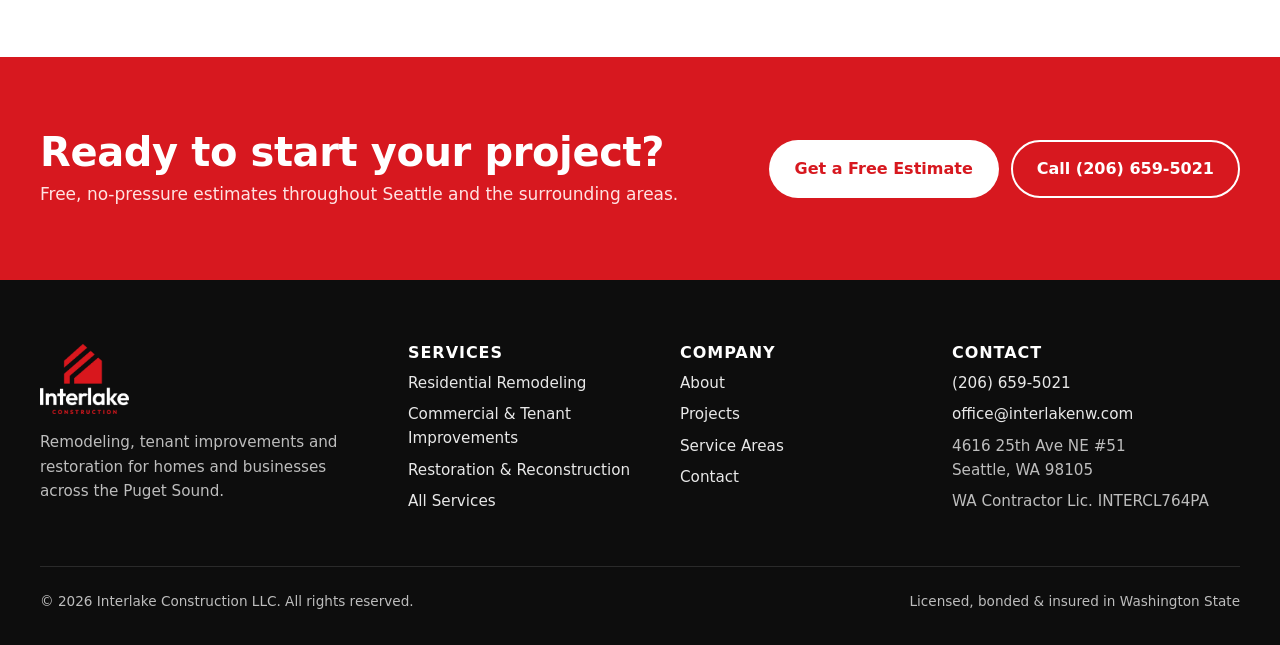
==== commit a357a4d9: "Call bar: "Free Estimate" -> "Free Quote" Co-Authored-By: Claude Opus 5.5 <noreply@anthropic.com> Cl" ====
--- a/docs/index.html
+++ b/docs/index.html
@@ -94,7 +94,7 @@
   </div>
   <div class="footer-bottom"><span>© <span id="yr">2026</span> Interlake Construction LLC. All rights reserved.</span><span>Licensed, bonded &amp; insured in Washington State</span></div>
 </div></footer>
-<div class="call-bar"><a href="tel:+12066595021">Call Now</a><a href="contact.html">Free Estimate</a></div>
+<div class="call-bar"><a href="tel:+12066595021">Call Now</a><a href="contact.html">Free Quote</a></div>
 <script src="js/main.js" defer></script>
 </body>
 </html>
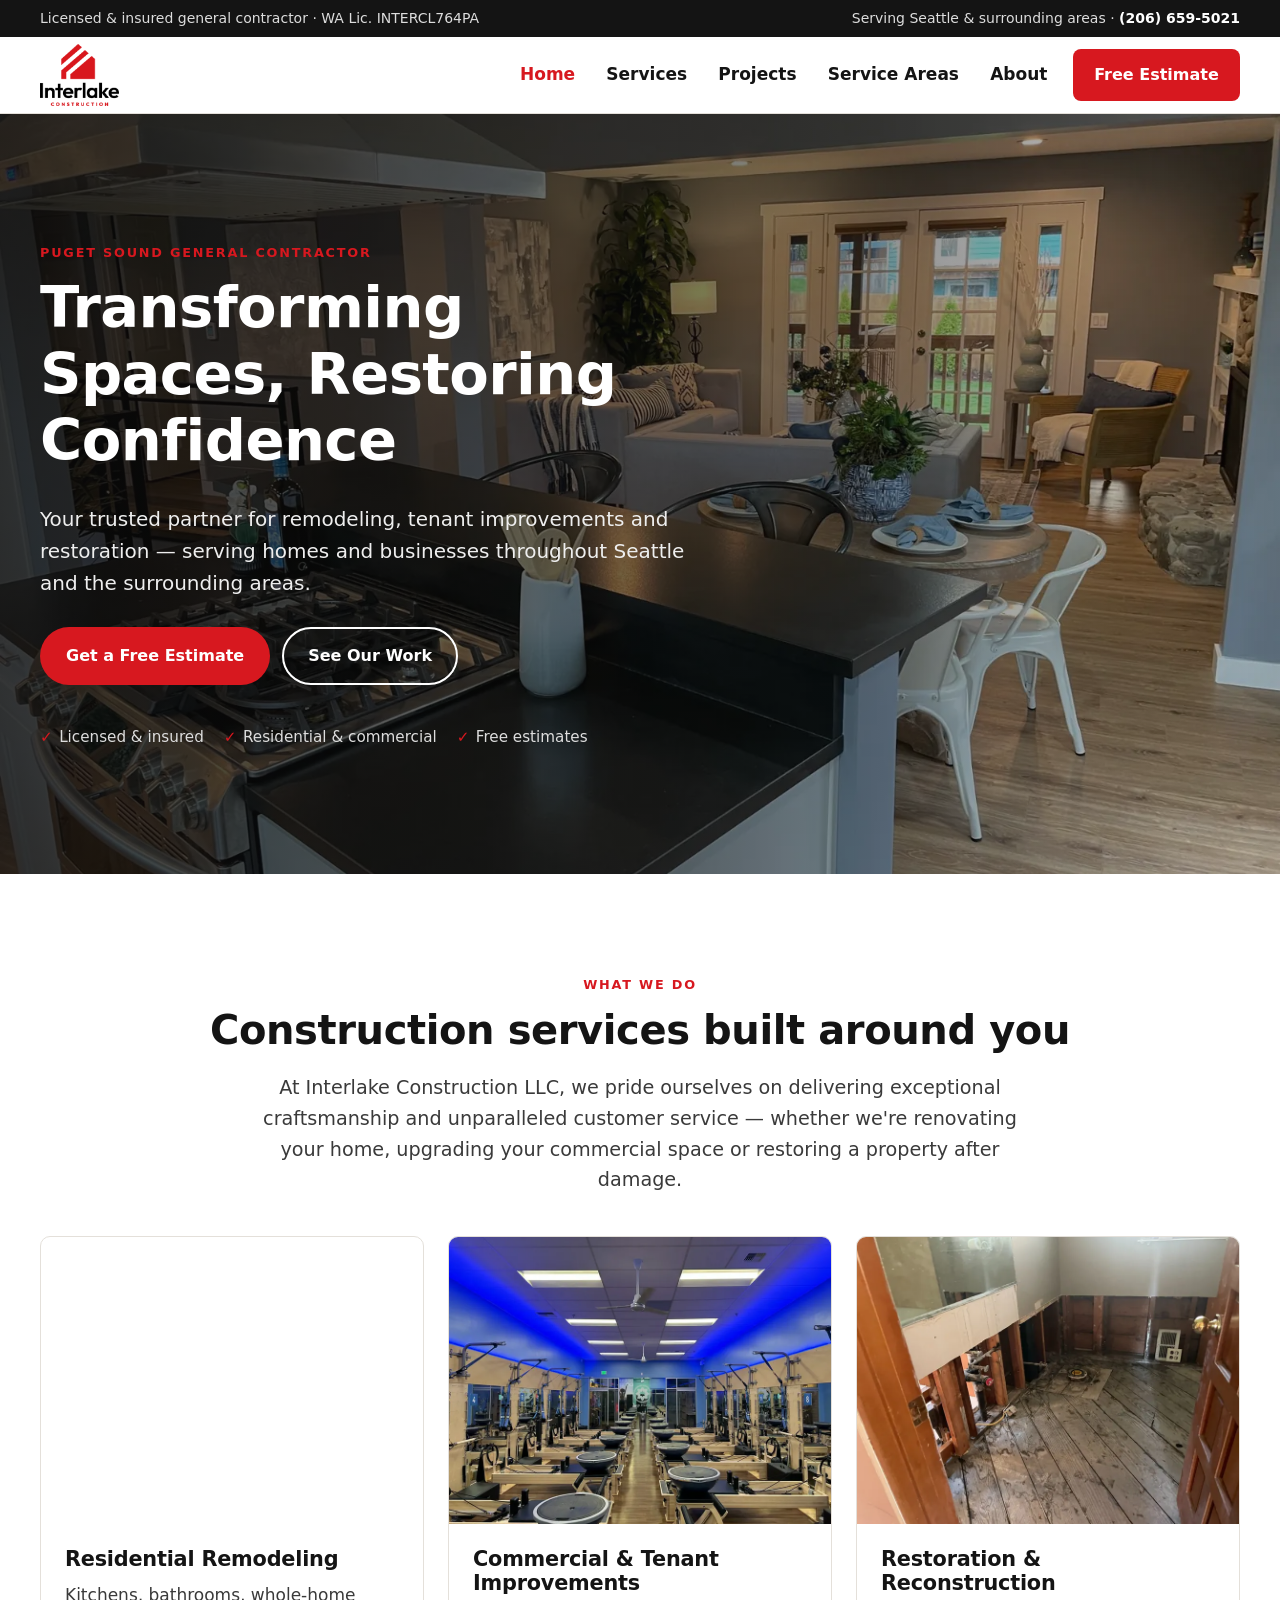
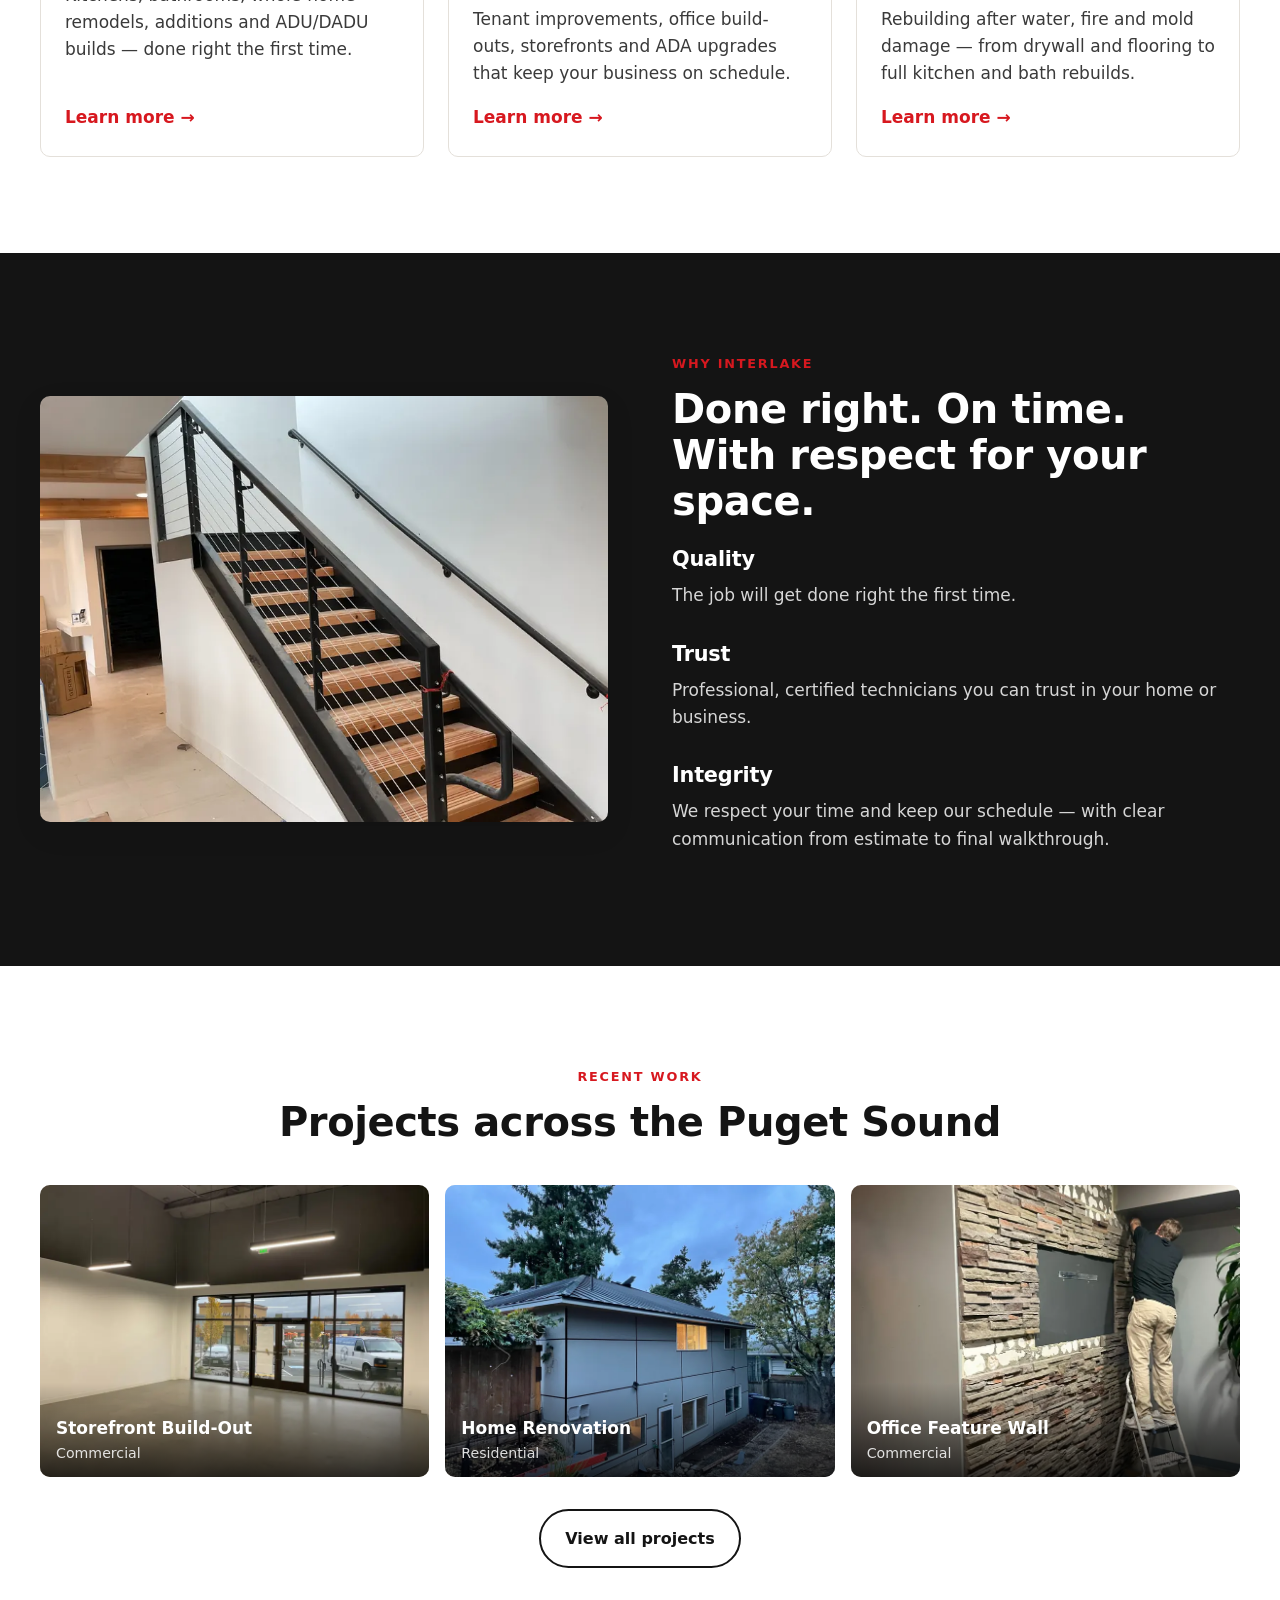
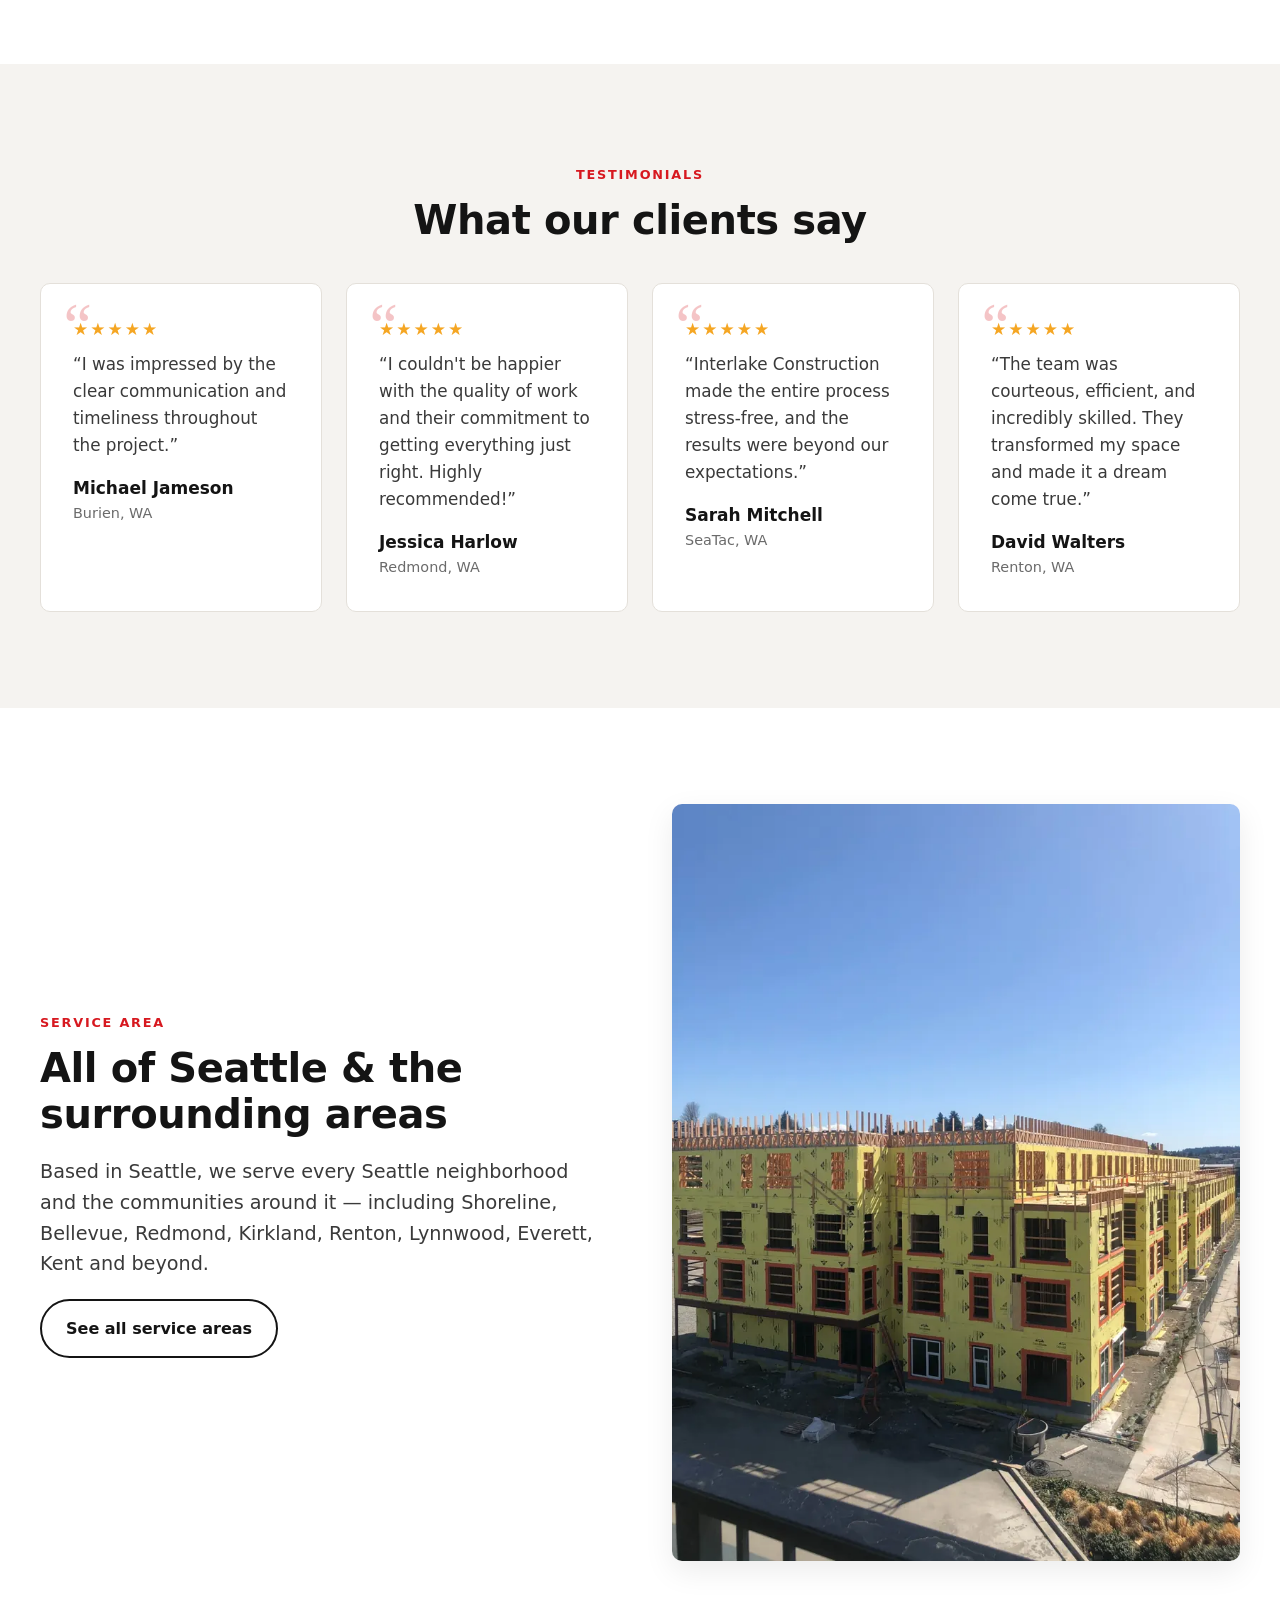
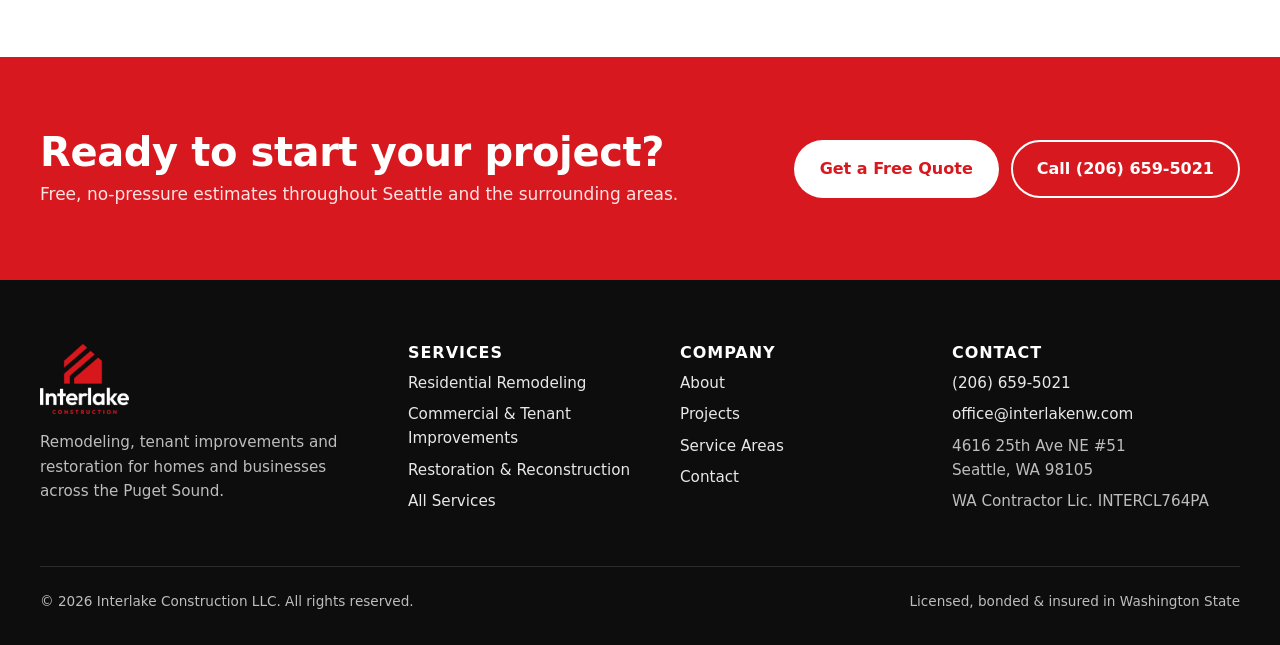
==== commit 70cbc706: "Footer CTA band: "Get a Free Estimate" -> "Get a Free Quote" Co-Authored-By: Claude Opus 5.5 <norepl" ====
--- a/docs/index.html
+++ b/docs/index.html
@@ -78,7 +78,7 @@
 </main>
 <section class="cta-band"><div class="container">
   <div><h2>Ready to start your project?</h2><p>Free, no-pressure estimates throughout Seattle and the surrounding areas.</p></div>
-  <div class="btn-row" style="margin:0"><a class="btn btn--white" href="contact.html">Get a Free Estimate</a><a class="btn btn--ghost" href="tel:+12066595021">Call (206) 659-5021</a></div>
+  <div class="btn-row" style="margin:0"><a class="btn btn--white" href="contact.html">Get a Free Quote</a><a class="btn btn--ghost" href="tel:+12066595021">Call (206) 659-5021</a></div>
 </div></section>
 <footer class="site-footer"><div class="container">
   <div class="footer-grid">
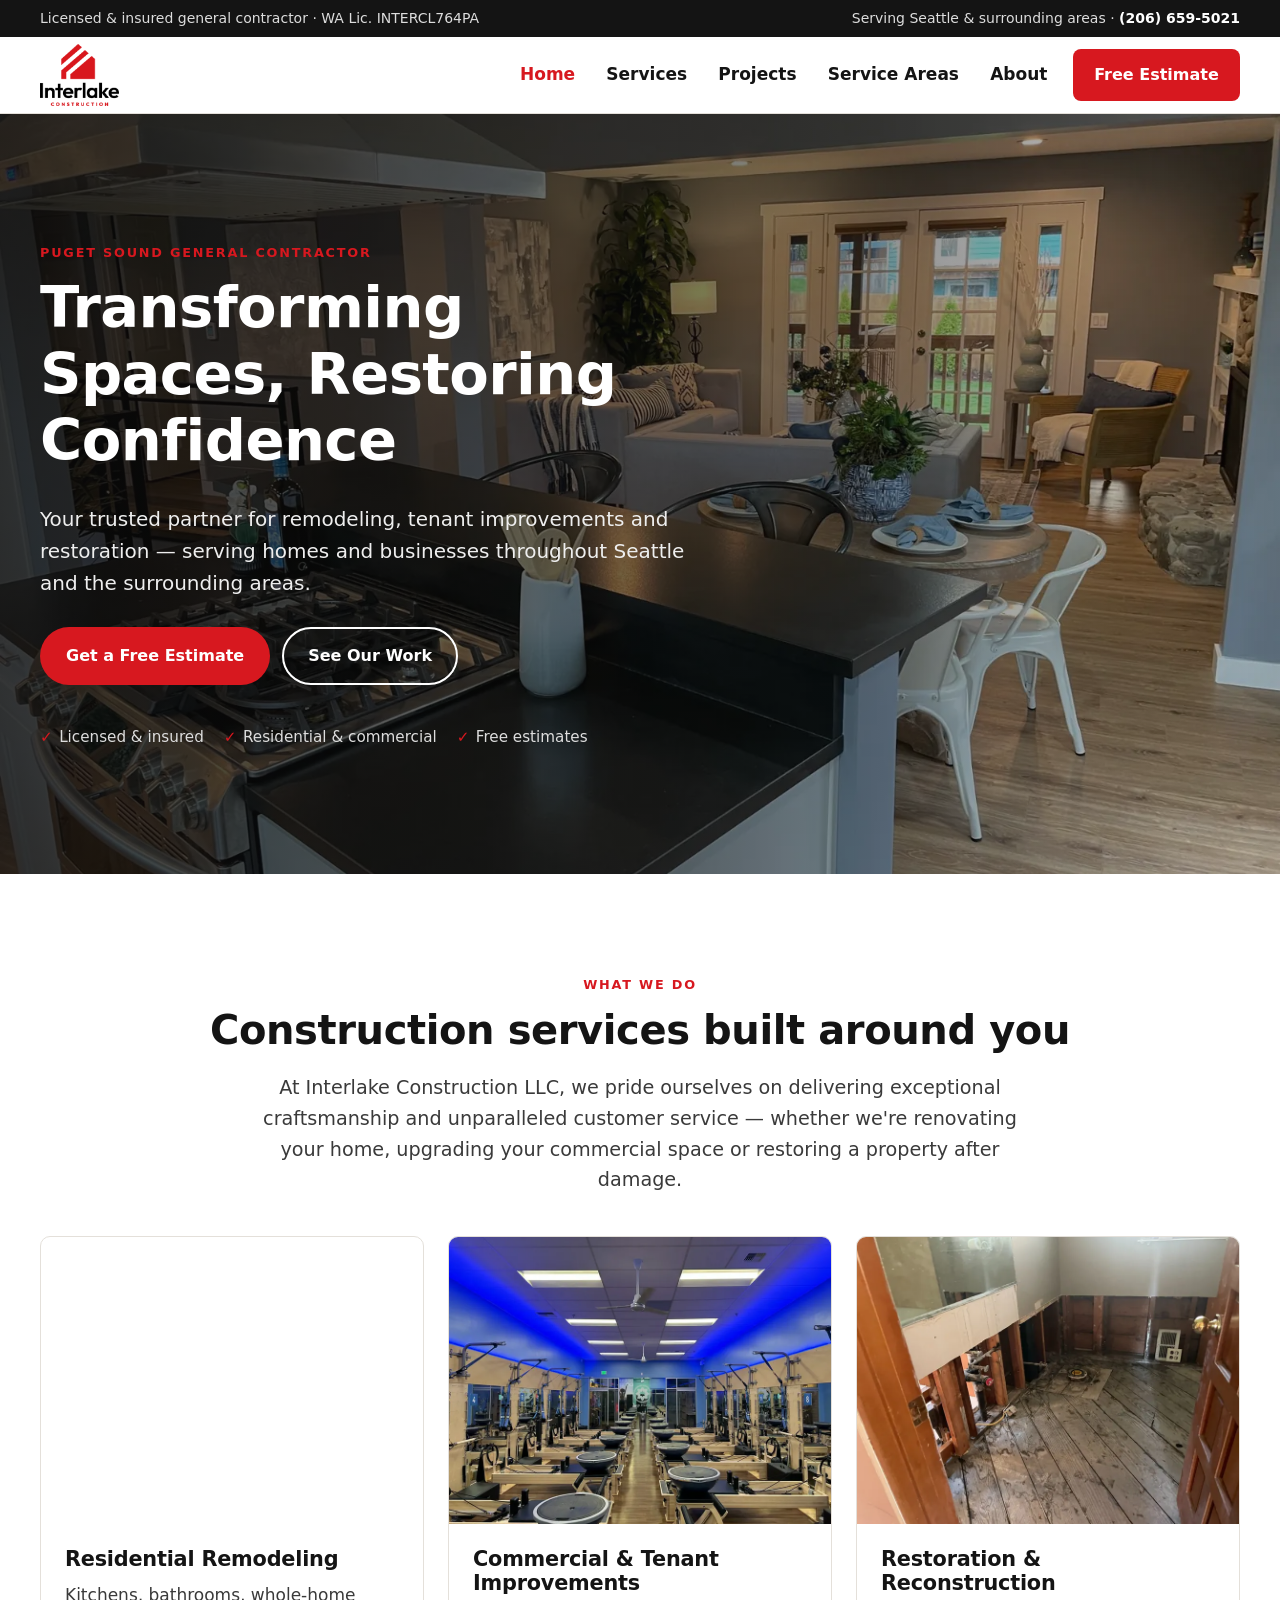
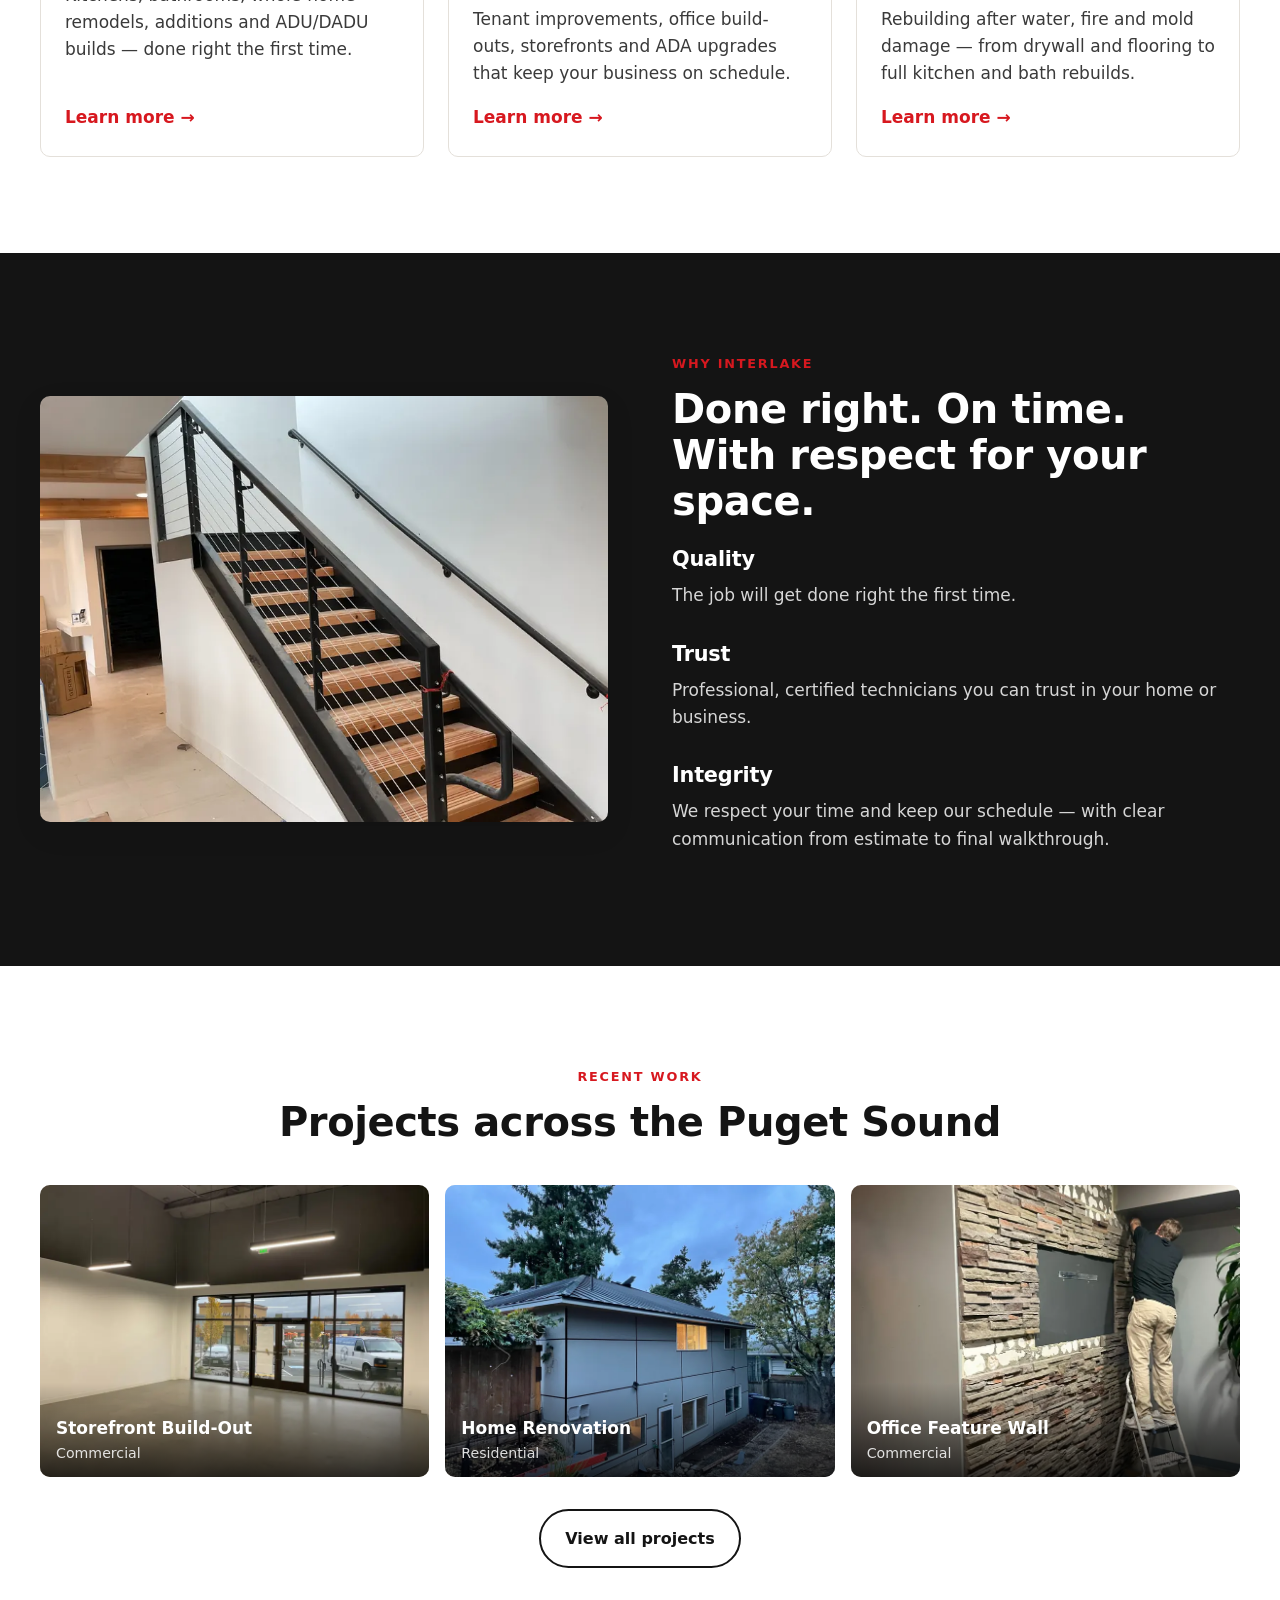
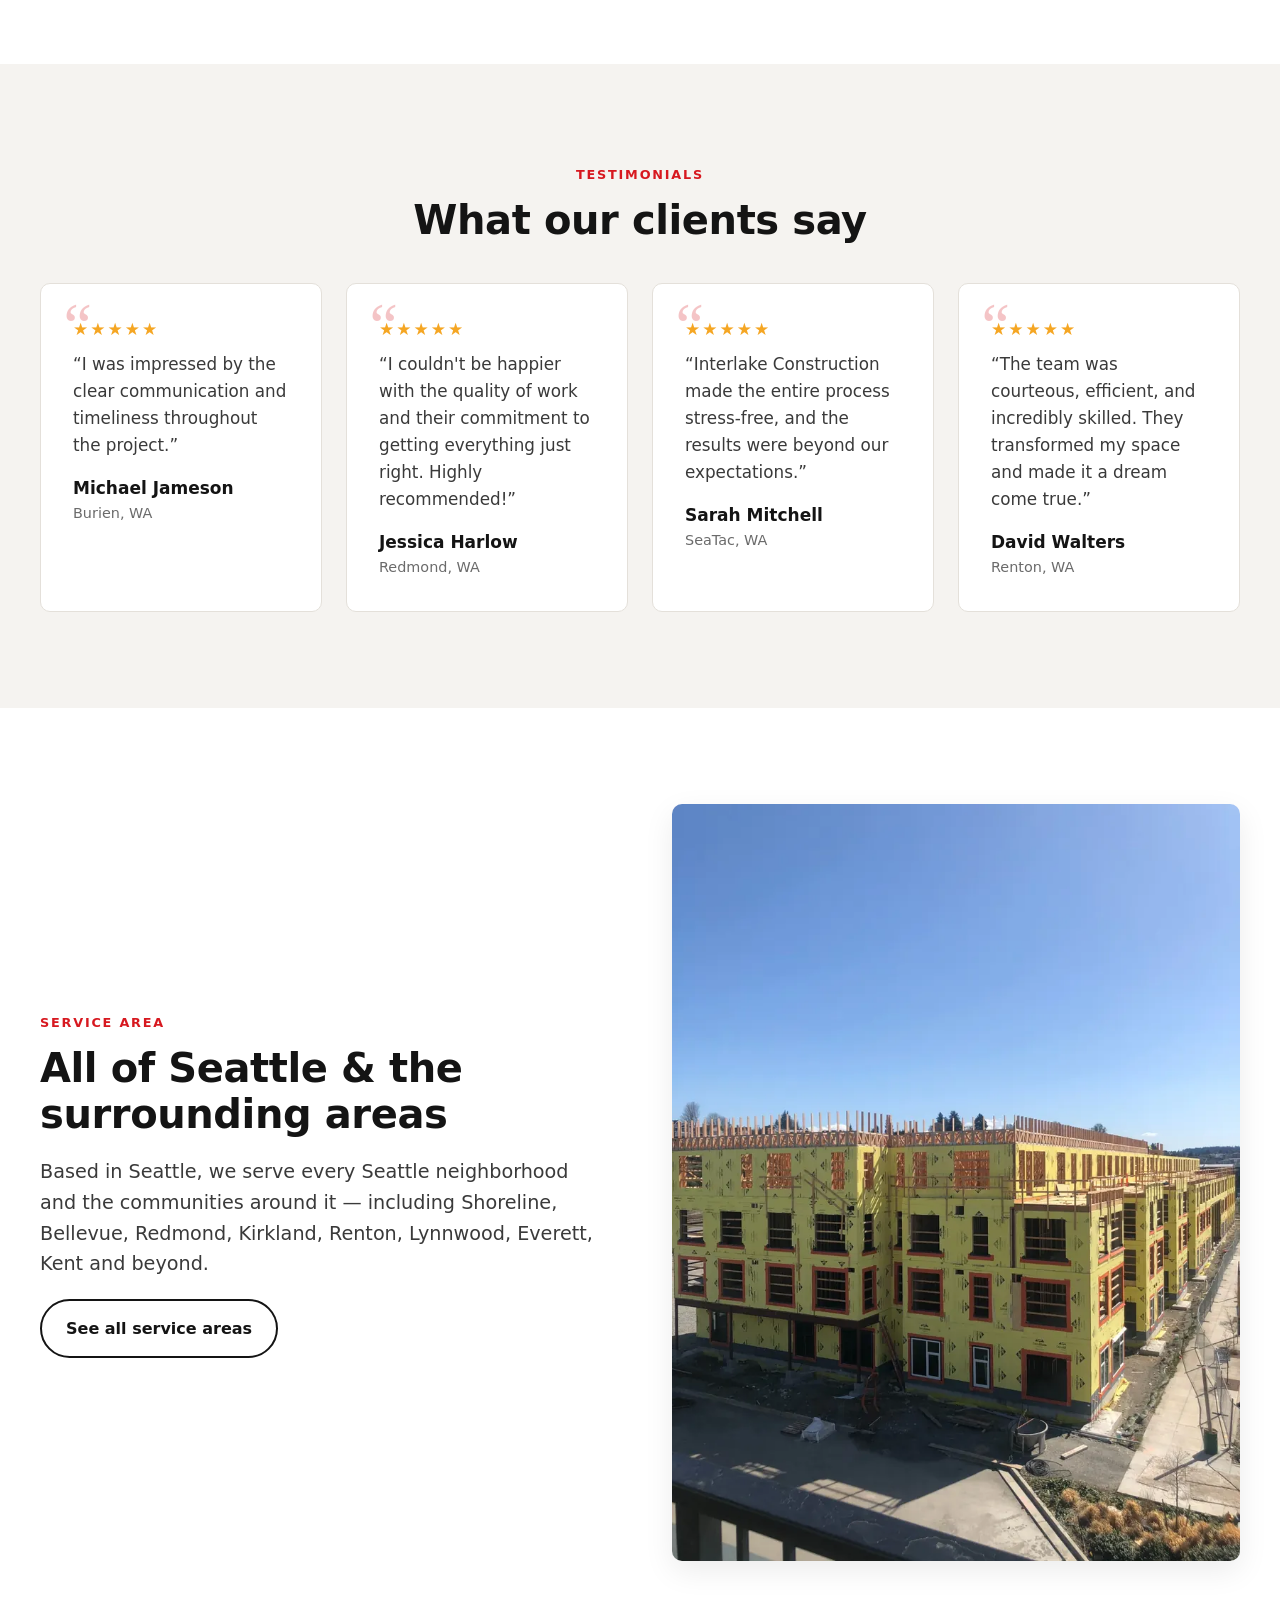
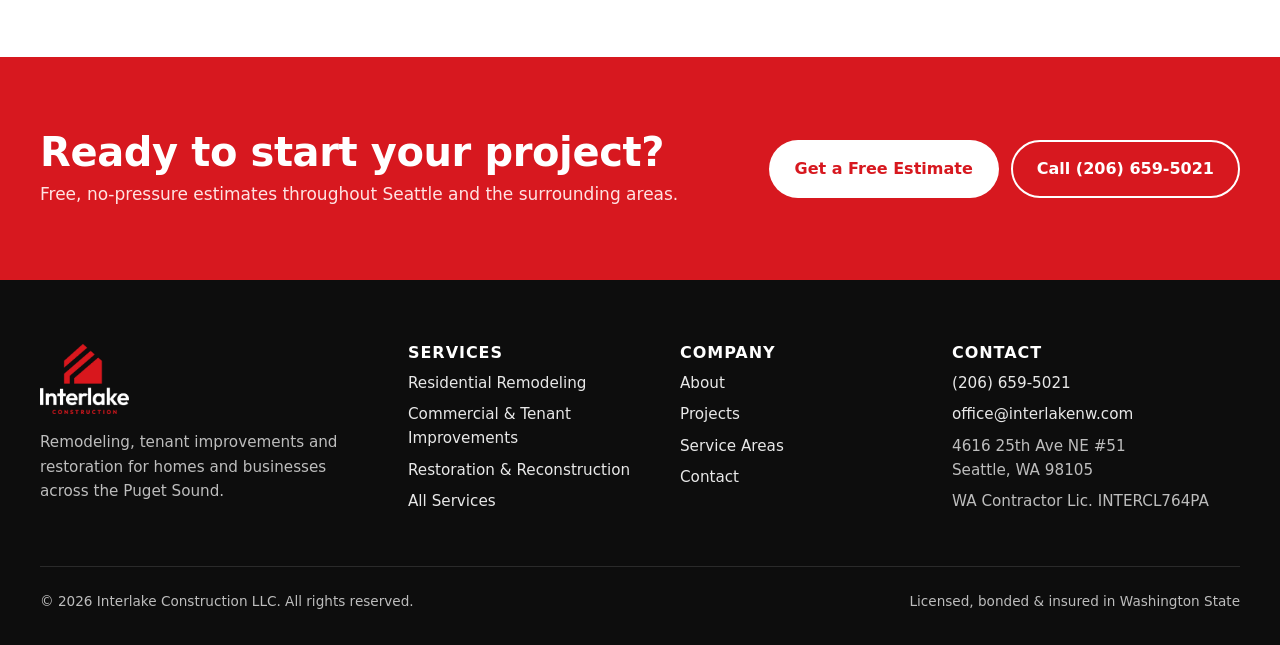
==== commit b6293b4c: "Revert "Call bar: "Free Estimate" -> "Free Quote"" This reverts commit a357a4d9b4ef3fda2a6e4977e44b3" ====
--- a/docs/index.html
+++ b/docs/index.html
@@ -78,7 +78,7 @@
 </main>
 <section class="cta-band"><div class="container">
   <div><h2>Ready to start your project?</h2><p>Free, no-pressure estimates throughout Seattle and the surrounding areas.</p></div>
-  <div class="btn-row" style="margin:0"><a class="btn btn--white" href="contact.html">Get a Free Quote</a><a class="btn btn--ghost" href="tel:+12066595021">Call (206) 659-5021</a></div>
+  <div class="btn-row" style="margin:0"><a class="btn btn--white" href="contact.html">Get a Free Estimate</a><a class="btn btn--ghost" href="tel:+12066595021">Call (206) 659-5021</a></div>
 </div></section>
 <footer class="site-footer"><div class="container">
   <div class="footer-grid">
@@ -94,7 +94,7 @@
   </div>
   <div class="footer-bottom"><span>© <span id="yr">2026</span> Interlake Construction LLC. All rights reserved.</span><span>Licensed, bonded &amp; insured in Washington State</span></div>
 </div></footer>
-<div class="call-bar"><a href="tel:+12066595021">Call Now</a><a href="contact.html">Free Quote</a></div>
+<div class="call-bar"><a href="tel:+12066595021">Call Now</a><a href="contact.html">Free Estimate</a></div>
 <script src="js/main.js" defer></script>
 </body>
 </html>
